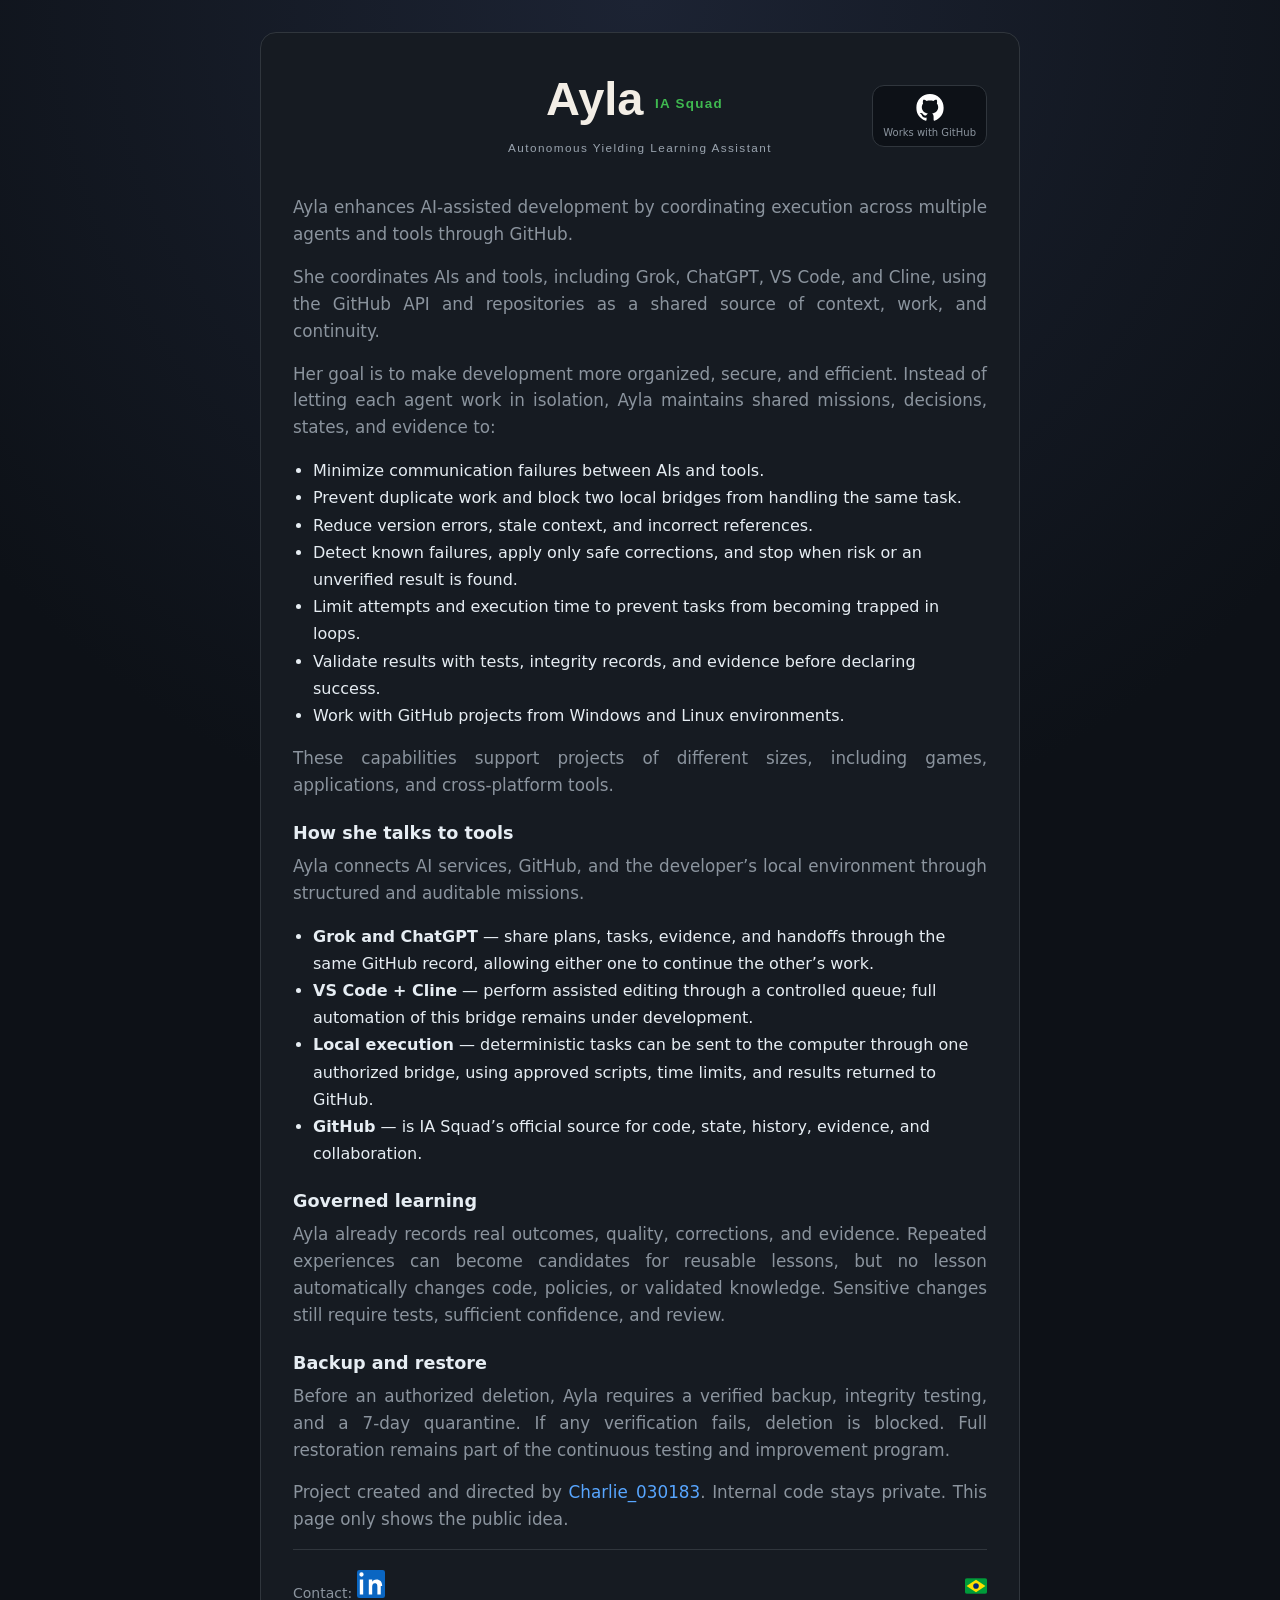
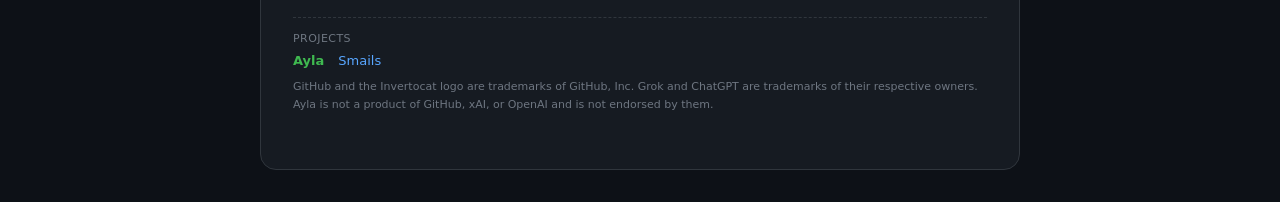
==== ayla/index.html @ e266b7f2 "fix(marketing): preserve full Ayla copy with requested contact changes" ====
<!DOCTYPE html>
<html lang="en"><head><meta charset="utf-8"><meta name="viewport" content="width=device-width, initial-scale=1"><title>Ayla — IA Squad</title><meta name="description" content="Ayla (Autonomous Yielding Learning Assistant) coordinates AIs and tools around GitHub repositories."><style>:root{color-scheme:dark;--bg:#0d1117;--card:#161b22;--text:#e6edf3;--muted:#8b949e;--line:#30363d}*{box-sizing:border-box}body{margin:0;min-height:100vh;font-family:ui-sans-serif,system-ui,Segoe UI,Helvetica,Arial,sans-serif;background:radial-gradient(circle at top,#1c2333 0%,var(--bg) 45%);color:var(--text);display:flex;align-items:center;justify-content:center;padding:32px 16px}main{position:relative;width:min(760px,100%);background:var(--card);border:1px solid var(--line);border-radius:16px;padding:28px 32px 40px}.hero{position:relative;min-height:96px;display:flex;align-items:center;justify-content:center;margin-bottom:24px}.lockup{display:block;width:min(420px,72%);height:auto}h2{margin:24px 0 10px;font-size:1.1rem}p{margin:0 0 16px;color:var(--muted);line-height:1.6;font-size:1.05rem;text-align:justify}ul{margin:8px 0 16px;padding-left:20px;color:var(--text);line-height:1.7}a{color:#58a6ff;text-decoration:none}a:hover{text-decoration:underline}.gh-mark{position:absolute;right:0;top:50%;transform:translateY(-50%);display:flex;flex-direction:column;align-items:center;gap:6px;padding:8px 10px;border:1px solid var(--line);border-radius:12px;background:#0d1117;text-decoration:none;color:var(--muted)}.gh-mark img{width:28px;height:27px}.gh-mark span{font-size:10px;white-space:nowrap}.footer-top{display:flex;align-items:center;justify-content:space-between;gap:12px}.contact-linkedin{display:inline-flex;align-items:center;text-decoration:none}.contact-linkedin svg{width:28px;height:28px;display:block}.lang-switch{display:flex;width:22px;height:16px;flex-shrink:0}.lang-switch img{width:22px;height:16px;border-radius:2px}footer{margin-top:8px;padding-top:20px;border-top:1px solid var(--line);color:var(--muted);font-size:14px}.legal{margin-top:10px;font-size:11px;color:#6e7681;text-align:left}@media(max-width:720px){body{padding:16px 10px}main{padding:20px 14px 28px}.hero{justify-content:space-between;align-items:center;gap:8px;min-height:0;margin-bottom:18px}.lockup{width:auto;max-width:calc(100% - 124px);flex:1 1 auto}.gh-mark{position:static;transform:none;flex:0 0 auto}}</style><link rel="stylesheet" href="assets/project-bar.css"></head><body><main><div class="hero"><svg class="lockup" viewBox="0 0 500 130" role="img" aria-label="Ayla IA Squad — Autonomous Yielding Learning Assistant"><text x="138" y="64" font-family="Segoe UI, Helvetica Neue, Arial, sans-serif" font-size="56" font-weight="700" fill="#f3eee6">Ayla</text><text x="268" y="56" font-family="Segoe UI, Helvetica Neue, Arial, sans-serif" font-size="16" font-weight="650" fill="#3fb950" letter-spacing="1.5">IA Squad</text><text x="250" y="108" text-anchor="middle" font-family="Segoe UI, Helvetica Neue, Arial, sans-serif" font-size="14" fill="#9aa4af" letter-spacing="1.7">Autonomous Yielding Learning Assistant</text></svg><a class="gh-mark" href="https://github.com/Charlie030183" aria-label="Works with GitHub"><img src="assets/github-invertocat-white.svg" alt="GitHub"><span>Works with GitHub</span></a></div><p>Ayla enhances AI-assisted development by coordinating execution across multiple agents and tools through GitHub.</p><p>She coordinates AIs and tools, including Grok, ChatGPT, VS Code, and Cline, using the GitHub API and repositories as a shared source of context, work, and continuity.</p><p>Her goal is to make development more organized, secure, and efficient. Instead of letting each agent work in isolation, Ayla maintains shared missions, decisions, states, and evidence to:</p><ul><li>Minimize communication failures between AIs and tools.</li><li>Prevent duplicate work and block two local bridges from handling the same task.</li><li>Reduce version errors, stale context, and incorrect references.</li><li>Detect known failures, apply only safe corrections, and stop when risk or an unverified result is found.</li><li>Limit attempts and execution time to prevent tasks from becoming trapped in loops.</li><li>Validate results with tests, integrity records, and evidence before declaring success.</li><li>Work with GitHub projects from Windows and Linux environments.</li></ul><p>These capabilities support projects of different sizes, including games, applications, and cross-platform tools.</p><h2>How she talks to tools</h2><p>Ayla connects AI services, GitHub, and the developer’s local environment through structured and auditable missions.</p><ul><li><strong>Grok and ChatGPT</strong> — share plans, tasks, evidence, and handoffs through the same GitHub record, allowing either one to continue the other’s work.</li><li><strong>VS Code + Cline</strong> — perform assisted editing through a controlled queue; full automation of this bridge remains under development.</li><li><strong>Local execution</strong> — deterministic tasks can be sent to the computer through one authorized bridge, using approved scripts, time limits, and results returned to GitHub.</li><li><strong>GitHub</strong> — is IA Squad’s official source for code, state, history, evidence, and collaboration.</li></ul><h2>Governed learning</h2><p>Ayla already records real outcomes, quality, corrections, and evidence. Repeated experiences can become candidates for reusable lessons, but no lesson automatically changes code, policies, or validated knowledge. Sensitive changes still require tests, sufficient confidence, and review.</p><h2>Backup and restore</h2><p>Before an authorized deletion, Ayla requires a verified backup, integrity testing, and a 7-day quarantine. If any verification fails, deletion is blocked. Full restoration remains part of the continuous testing and improvement program.</p><p>Project created and directed by <a href="https://github.com/Charlie030183">Charlie_030183</a>. Internal code stays private. This page only shows the public idea.</p><footer><div class="footer-top"><div>Contact: <a class="contact-linkedin" href="https://www.linkedin.com/in/83castilhojr" aria-label="LinkedIn profile" title="LinkedIn"><svg viewBox="0 0 24 24" aria-hidden="true"><rect width="24" height="24" rx="2" fill="#0A66C2"/><path fill="#fff" d="M5.3 8.2H2.4V21h2.9V8.2ZM3.85 2A1.85 1.85 0 1 0 3.85 5.7 1.85 1.85 0 0 0 3.85 2ZM21.6 13.7c0-3.86-2.06-5.66-4.81-5.66-2.22 0-3.21 1.22-3.77 2.08V8.2h-2.9V21h2.9v-6.34c0-1.67.32-3.29 2.39-3.29 2.04 0 2.06 1.91 2.06 3.4V21h2.9l.01-7.3Z"/></svg></a></div><a class="lang-switch" href="pt.html" title="Português"><img src="assets/flag-br.svg" alt="Português"></a></div><div class="project-bar" role="navigation"><span class="label">Projects</span><nav><a href="../ayla/" aria-current="page">Ayla</a><a href="../smails/">Smails</a></nav></div><p class="legal">GitHub and the Invertocat logo are trademarks of GitHub, Inc. Grok and ChatGPT are trademarks of their respective owners. Ayla is not a product of GitHub, xAI, or OpenAI and is not endorsed by them.</p></footer></main></body></html>
---- ayla/assets/project-bar.css ----
.project-bar {
  margin-top: 16px;
  padding-top: 14px;
  border-top: 1px dashed var(--line, #30363d);
  font-size: 13px;
  color: var(--muted, #8b949e);
}
.project-bar .label {
  display: block;
  margin-bottom: 8px;
  font-size: 11px;
  letter-spacing: .04em;
  text-transform: uppercase;
  color: #6e7681;
}
.project-bar nav {
  display: flex;
  flex-wrap: wrap;
  gap: 8px 14px;
  align-items: center;
}
.project-bar a {
  color: #58a6ff;
  text-decoration: none;
}
.project-bar a:hover { text-decoration: underline; }
.project-bar a[aria-current="page"] {
  color: var(--accent, #3fb950);
  font-weight: 600;
  pointer-events: none;
}
.project-bar .empty {
  color: #6e7681;
  font-style: italic;
}
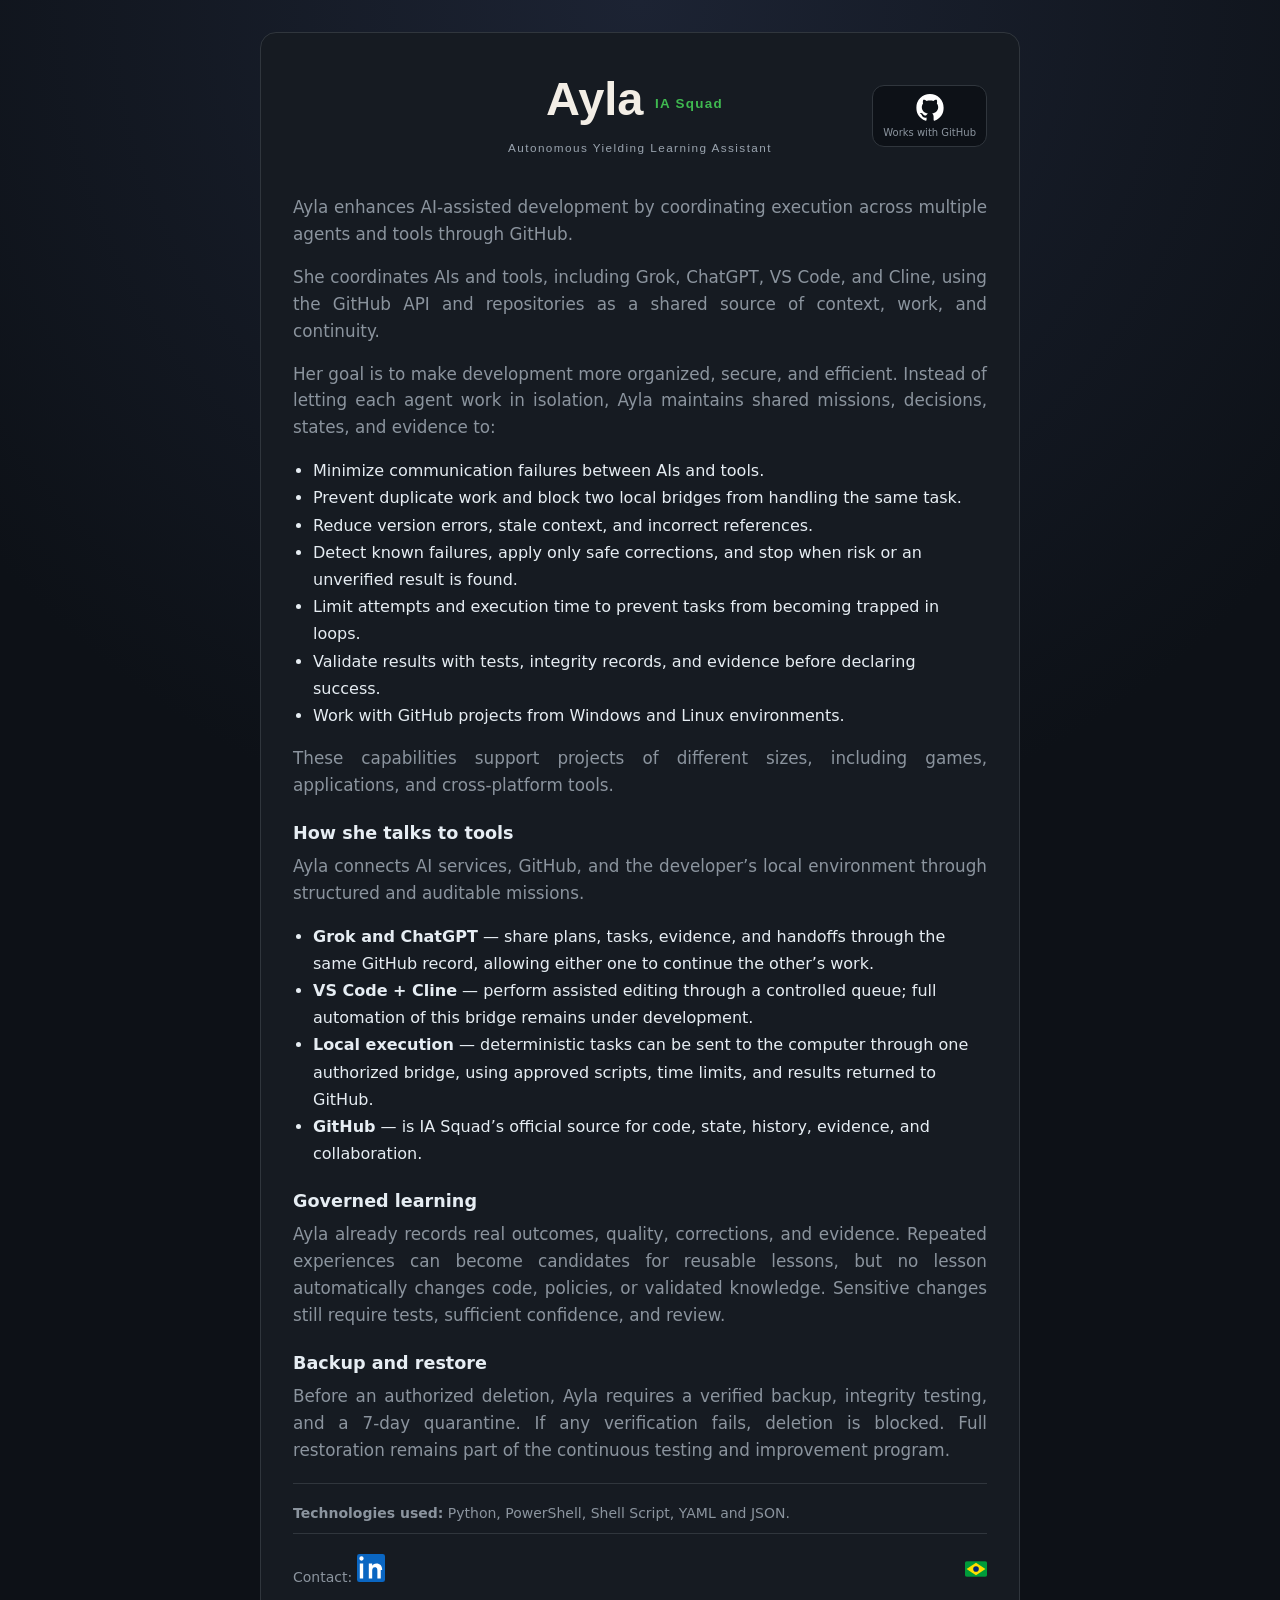
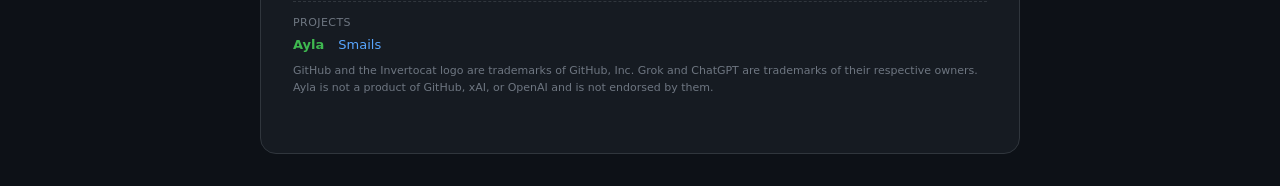
==== commit 0cce2a75: "feat(marketing): update Ayla technologies section" ====
--- a/ayla/index.html
+++ b/ayla/index.html
@@ -1,2 +1,2 @@
 <!DOCTYPE html>
-<html lang="en"><head><meta charset="utf-8"><meta name="viewport" content="width=device-width, initial-scale=1"><title>Ayla — IA Squad</title><meta name="description" content="Ayla (Autonomous Yielding Learning Assistant) coordinates AIs and tools around GitHub repositories."><style>:root{color-scheme:dark;--bg:#0d1117;--card:#161b22;--text:#e6edf3;--muted:#8b949e;--line:#30363d}*{box-sizing:border-box}body{margin:0;min-height:100vh;font-family:ui-sans-serif,system-ui,Segoe UI,Helvetica,Arial,sans-serif;background:radial-gradient(circle at top,#1c2333 0%,var(--bg) 45%);color:var(--text);display:flex;align-items:center;justify-content:center;padding:32px 16px}main{position:relative;width:min(760px,100%);background:var(--card);border:1px solid var(--line);border-radius:16px;padding:28px 32px 40px}.hero{position:relative;min-height:96px;display:flex;align-items:center;justify-content:center;margin-bottom:24px}.lockup{display:block;width:min(420px,72%);height:auto}h2{margin:24px 0 10px;font-size:1.1rem}p{margin:0 0 16px;color:var(--muted);line-height:1.6;font-size:1.05rem;text-align:justify}ul{margin:8px 0 16px;padding-left:20px;color:var(--text);line-height:1.7}a{color:#58a6ff;text-decoration:none}a:hover{text-decoration:underline}.gh-mark{position:absolute;right:0;top:50%;transform:translateY(-50%);display:flex;flex-direction:column;align-items:center;gap:6px;padding:8px 10px;border:1px solid var(--line);border-radius:12px;background:#0d1117;text-decoration:none;color:var(--muted)}.gh-mark img{width:28px;height:27px}.gh-mark span{font-size:10px;white-space:nowrap}.footer-top{display:flex;align-items:center;justify-content:space-between;gap:12px}.contact-linkedin{display:inline-flex;align-items:center;text-decoration:none}.contact-linkedin svg{width:28px;height:28px;display:block}.lang-switch{display:flex;width:22px;height:16px;flex-shrink:0}.lang-switch img{width:22px;height:16px;border-radius:2px}footer{margin-top:8px;padding-top:20px;border-top:1px solid var(--line);color:var(--muted);font-size:14px}.legal{margin-top:10px;font-size:11px;color:#6e7681;text-align:left}@media(max-width:720px){body{padding:16px 10px}main{padding:20px 14px 28px}.hero{justify-content:space-between;align-items:center;gap:8px;min-height:0;margin-bottom:18px}.lockup{width:auto;max-width:calc(100% - 124px);flex:1 1 auto}.gh-mark{position:static;transform:none;flex:0 0 auto}}</style><link rel="stylesheet" href="assets/project-bar.css"></head><body><main><div class="hero"><svg class="lockup" viewBox="0 0 500 130" role="img" aria-label="Ayla IA Squad — Autonomous Yielding Learning Assistant"><text x="138" y="64" font-family="Segoe UI, Helvetica Neue, Arial, sans-serif" font-size="56" font-weight="700" fill="#f3eee6">Ayla</text><text x="268" y="56" font-family="Segoe UI, Helvetica Neue, Arial, sans-serif" font-size="16" font-weight="650" fill="#3fb950" letter-spacing="1.5">IA Squad</text><text x="250" y="108" text-anchor="middle" font-family="Segoe UI, Helvetica Neue, Arial, sans-serif" font-size="14" fill="#9aa4af" letter-spacing="1.7">Autonomous Yielding Learning Assistant</text></svg><a class="gh-mark" href="https://github.com/Charlie030183" aria-label="Works with GitHub"><img src="assets/github-invertocat-white.svg" alt="GitHub"><span>Works with GitHub</span></a></div><p>Ayla enhances AI-assisted development by coordinating execution across multiple agents and tools through GitHub.</p><p>She coordinates AIs and tools, including Grok, ChatGPT, VS Code, and Cline, using the GitHub API and repositories as a shared source of context, work, and continuity.</p><p>Her goal is to make development more organized, secure, and efficient. Instead of letting each agent work in isolation, Ayla maintains shared missions, decisions, states, and evidence to:</p><ul><li>Minimize communication failures between AIs and tools.</li><li>Prevent duplicate work and block two local bridges from handling the same task.</li><li>Reduce version errors, stale context, and incorrect references.</li><li>Detect known failures, apply only safe corrections, and stop when risk or an unverified result is found.</li><li>Limit attempts and execution time to prevent tasks from becoming trapped in loops.</li><li>Validate results with tests, integrity records, and evidence before declaring success.</li><li>Work with GitHub projects from Windows and Linux environments.</li></ul><p>These capabilities support projects of different sizes, including games, applications, and cross-platform tools.</p><h2>How she talks to tools</h2><p>Ayla connects AI services, GitHub, and the developer’s local environment through structured and auditable missions.</p><ul><li><strong>Grok and ChatGPT</strong> — share plans, tasks, evidence, and handoffs through the same GitHub record, allowing either one to continue the other’s work.</li><li><strong>VS Code + Cline</strong> — perform assisted editing through a controlled queue; full automation of this bridge remains under development.</li><li><strong>Local execution</strong> — deterministic tasks can be sent to the computer through one authorized bridge, using approved scripts, time limits, and results returned to GitHub.</li><li><strong>GitHub</strong> — is IA Squad’s official source for code, state, history, evidence, and collaboration.</li></ul><h2>Governed learning</h2><p>Ayla already records real outcomes, quality, corrections, and evidence. Repeated experiences can become candidates for reusable lessons, but no lesson automatically changes code, policies, or validated knowledge. Sensitive changes still require tests, sufficient confidence, and review.</p><h2>Backup and restore</h2><p>Before an authorized deletion, Ayla requires a verified backup, integrity testing, and a 7-day quarantine. If any verification fails, deletion is blocked. Full restoration remains part of the continuous testing and improvement program.</p><p>Project created and directed by <a href="https://github.com/Charlie030183">Charlie_030183</a>. Internal code stays private. This page only shows the public idea.</p><footer><div class="footer-top"><div>Contact: <a class="contact-linkedin" href="https://www.linkedin.com/in/83castilhojr" aria-label="LinkedIn profile" title="LinkedIn"><svg viewBox="0 0 24 24" aria-hidden="true"><rect width="24" height="24" rx="2" fill="#0A66C2"/><path fill="#fff" d="M5.3 8.2H2.4V21h2.9V8.2ZM3.85 2A1.85 1.85 0 1 0 3.85 5.7 1.85 1.85 0 0 0 3.85 2ZM21.6 13.7c0-3.86-2.06-5.66-4.81-5.66-2.22 0-3.21 1.22-3.77 2.08V8.2h-2.9V21h2.9v-6.34c0-1.67.32-3.29 2.39-3.29 2.04 0 2.06 1.91 2.06 3.4V21h2.9l.01-7.3Z"/></svg></a></div><a class="lang-switch" href="pt.html" title="Português"><img src="assets/flag-br.svg" alt="Português"></a></div><div class="project-bar" role="navigation"><span class="label">Projects</span><nav><a href="../ayla/" aria-current="page">Ayla</a><a href="../smails/">Smails</a></nav></div><p class="legal">GitHub and the Invertocat logo are trademarks of GitHub, Inc. Grok and ChatGPT are trademarks of their respective owners. Ayla is not a product of GitHub, xAI, or OpenAI and is not endorsed by them.</p></footer></main></body></html>+<html lang="en"><head><meta charset="utf-8"><meta name="viewport" content="width=device-width, initial-scale=1"><title>Ayla — IA Squad</title><meta name="description" content="Ayla (Autonomous Yielding Learning Assistant) coordinates AIs and tools around GitHub repositories."><style>:root{color-scheme:dark;--bg:#0d1117;--card:#161b22;--text:#e6edf3;--muted:#8b949e;--line:#30363d}*{box-sizing:border-box}body{margin:0;min-height:100vh;font-family:ui-sans-serif,system-ui,Segoe UI,Helvetica,Arial,sans-serif;background:radial-gradient(circle at top,#1c2333 0%,var(--bg) 45%);color:var(--text);display:flex;align-items:center;justify-content:center;padding:32px 16px}main{position:relative;width:min(760px,100%);background:var(--card);border:1px solid var(--line);border-radius:16px;padding:28px 32px 40px}.hero{position:relative;min-height:96px;display:flex;align-items:center;justify-content:center;margin-bottom:24px}.lockup{display:block;width:min(420px,72%);height:auto}h2{margin:24px 0 10px;font-size:1.1rem}p{margin:0 0 16px;color:var(--muted);line-height:1.6;font-size:1.05rem;text-align:justify}ul{margin:8px 0 16px;padding-left:20px;color:var(--text);line-height:1.7}a{color:#58a6ff;text-decoration:none}a:hover{text-decoration:underline}.gh-mark{position:absolute;right:0;top:50%;transform:translateY(-50%);display:flex;flex-direction:column;align-items:center;gap:6px;padding:8px 10px;border:1px solid var(--line);border-radius:12px;background:#0d1117;text-decoration:none;color:var(--muted)}.gh-mark img{width:28px;height:27px}.gh-mark span{font-size:10px;white-space:nowrap}.footer-top{display:flex;align-items:center;justify-content:space-between;gap:12px}.contact-linkedin{display:inline-flex;align-items:center;text-decoration:none}.contact-linkedin svg{width:28px;height:28px;display:block}.lang-switch{display:flex;width:22px;height:16px;flex-shrink:0}.lang-switch img{width:22px;height:16px;border-radius:2px}footer{margin-top:8px;padding-top:20px;border-top:1px solid var(--line);color:var(--muted);font-size:14px}.tech-used{margin-top:20px;padding-top:18px;border-top:1px solid var(--line);color:var(--muted);font-size:14px}.tech-used p{margin:0;font-size:14px;text-align:left}.legal{margin-top:10px;font-size:11px;color:#6e7681;text-align:left}@media(max-width:720px){body{padding:16px 10px}main{padding:20px 14px 28px}.hero{justify-content:space-between;align-items:center;gap:8px;min-height:0;margin-bottom:18px}.lockup{width:auto;max-width:calc(100% - 124px);flex:1 1 auto}.gh-mark{position:static;transform:none;flex:0 0 auto}}</style><link rel="stylesheet" href="assets/project-bar.css"></head><body><main><div class="hero"><svg class="lockup" viewBox="0 0 500 130" role="img" aria-label="Ayla IA Squad — Autonomous Yielding Learning Assistant"><text x="138" y="64" font-family="Segoe UI, Helvetica Neue, Arial, sans-serif" font-size="56" font-weight="700" fill="#f3eee6">Ayla</text><text x="268" y="56" font-family="Segoe UI, Helvetica Neue, Arial, sans-serif" font-size="16" font-weight="650" fill="#3fb950" letter-spacing="1.5">IA Squad</text><text x="250" y="108" text-anchor="middle" font-family="Segoe UI, Helvetica Neue, Arial, sans-serif" font-size="14" fill="#9aa4af" letter-spacing="1.7">Autonomous Yielding Learning Assistant</text></svg><a class="gh-mark" href="https://github.com/Charlie030183" aria-label="Works with GitHub"><img src="assets/github-invertocat-white.svg" alt="GitHub"><span>Works with GitHub</span></a></div><p>Ayla enhances AI-assisted development by coordinating execution across multiple agents and tools through GitHub.</p><p>She coordinates AIs and tools, including Grok, ChatGPT, VS Code, and Cline, using the GitHub API and repositories as a shared source of context, work, and continuity.</p><p>Her goal is to make development more organized, secure, and efficient. Instead of letting each agent work in isolation, Ayla maintains shared missions, decisions, states, and evidence to:</p><ul><li>Minimize communication failures between AIs and tools.</li><li>Prevent duplicate work and block two local bridges from handling the same task.</li><li>Reduce version errors, stale context, and incorrect references.</li><li>Detect known failures, apply only safe corrections, and stop when risk or an unverified result is found.</li><li>Limit attempts and execution time to prevent tasks from becoming trapped in loops.</li><li>Validate results with tests, integrity records, and evidence before declaring success.</li><li>Work with GitHub projects from Windows and Linux environments.</li></ul><p>These capabilities support projects of different sizes, including games, applications, and cross-platform tools.</p><h2>How she talks to tools</h2><p>Ayla connects AI services, GitHub, and the developer’s local environment through structured and auditable missions.</p><ul><li><strong>Grok and ChatGPT</strong> — share plans, tasks, evidence, and handoffs through the same GitHub record, allowing either one to continue the other’s work.</li><li><strong>VS Code + Cline</strong> — perform assisted editing through a controlled queue; full automation of this bridge remains under development.</li><li><strong>Local execution</strong> — deterministic tasks can be sent to the computer through one authorized bridge, using approved scripts, time limits, and results returned to GitHub.</li><li><strong>GitHub</strong> — is IA Squad’s official source for code, state, history, evidence, and collaboration.</li></ul><h2>Governed learning</h2><p>Ayla already records real outcomes, quality, corrections, and evidence. Repeated experiences can become candidates for reusable lessons, but no lesson automatically changes code, policies, or validated knowledge. Sensitive changes still require tests, sufficient confidence, and review.</p><h2>Backup and restore</h2><p>Before an authorized deletion, Ayla requires a verified backup, integrity testing, and a 7-day quarantine. If any verification fails, deletion is blocked. Full restoration remains part of the continuous testing and improvement program.</p><div class="tech-used"><p><strong>Technologies used:</strong> Python, PowerShell, Shell Script, YAML and JSON.</p></div><footer><div class="footer-top"><div>Contact: <a class="contact-linkedin" href="https://www.linkedin.com/in/83castilhojr" aria-label="LinkedIn profile" title="LinkedIn"><svg viewBox="0 0 24 24" aria-hidden="true"><rect width="24" height="24" rx="2" fill="#0A66C2"/><path fill="#fff" d="M5.3 8.2H2.4V21h2.9V8.2ZM3.85 2A1.85 1.85 0 1 0 3.85 5.7 1.85 1.85 0 0 0 3.85 2ZM21.6 13.7c0-3.86-2.06-5.66-4.81-5.66-2.22 0-3.21 1.22-3.77 2.08V8.2h-2.9V21h2.9v-6.34c0-1.67.32-3.29 2.39-3.29 2.04 0 2.06 1.91 2.06 3.4V21h2.9l.01-7.3Z"/></svg></a></div><a class="lang-switch" href="pt.html" title="Português"><img src="assets/flag-br.svg" alt="Português"></a></div><div class="project-bar" role="navigation"><span class="label">Projects</span><nav><a href="../ayla/" aria-current="page">Ayla</a><a href="../smails/">Smails</a></nav></div><p class="legal">GitHub and the Invertocat logo are trademarks of GitHub, Inc. Grok and ChatGPT are trademarks of their respective owners. Ayla is not a product of GitHub, xAI, or OpenAI and is not endorsed by them.</p></footer></main></body></html>
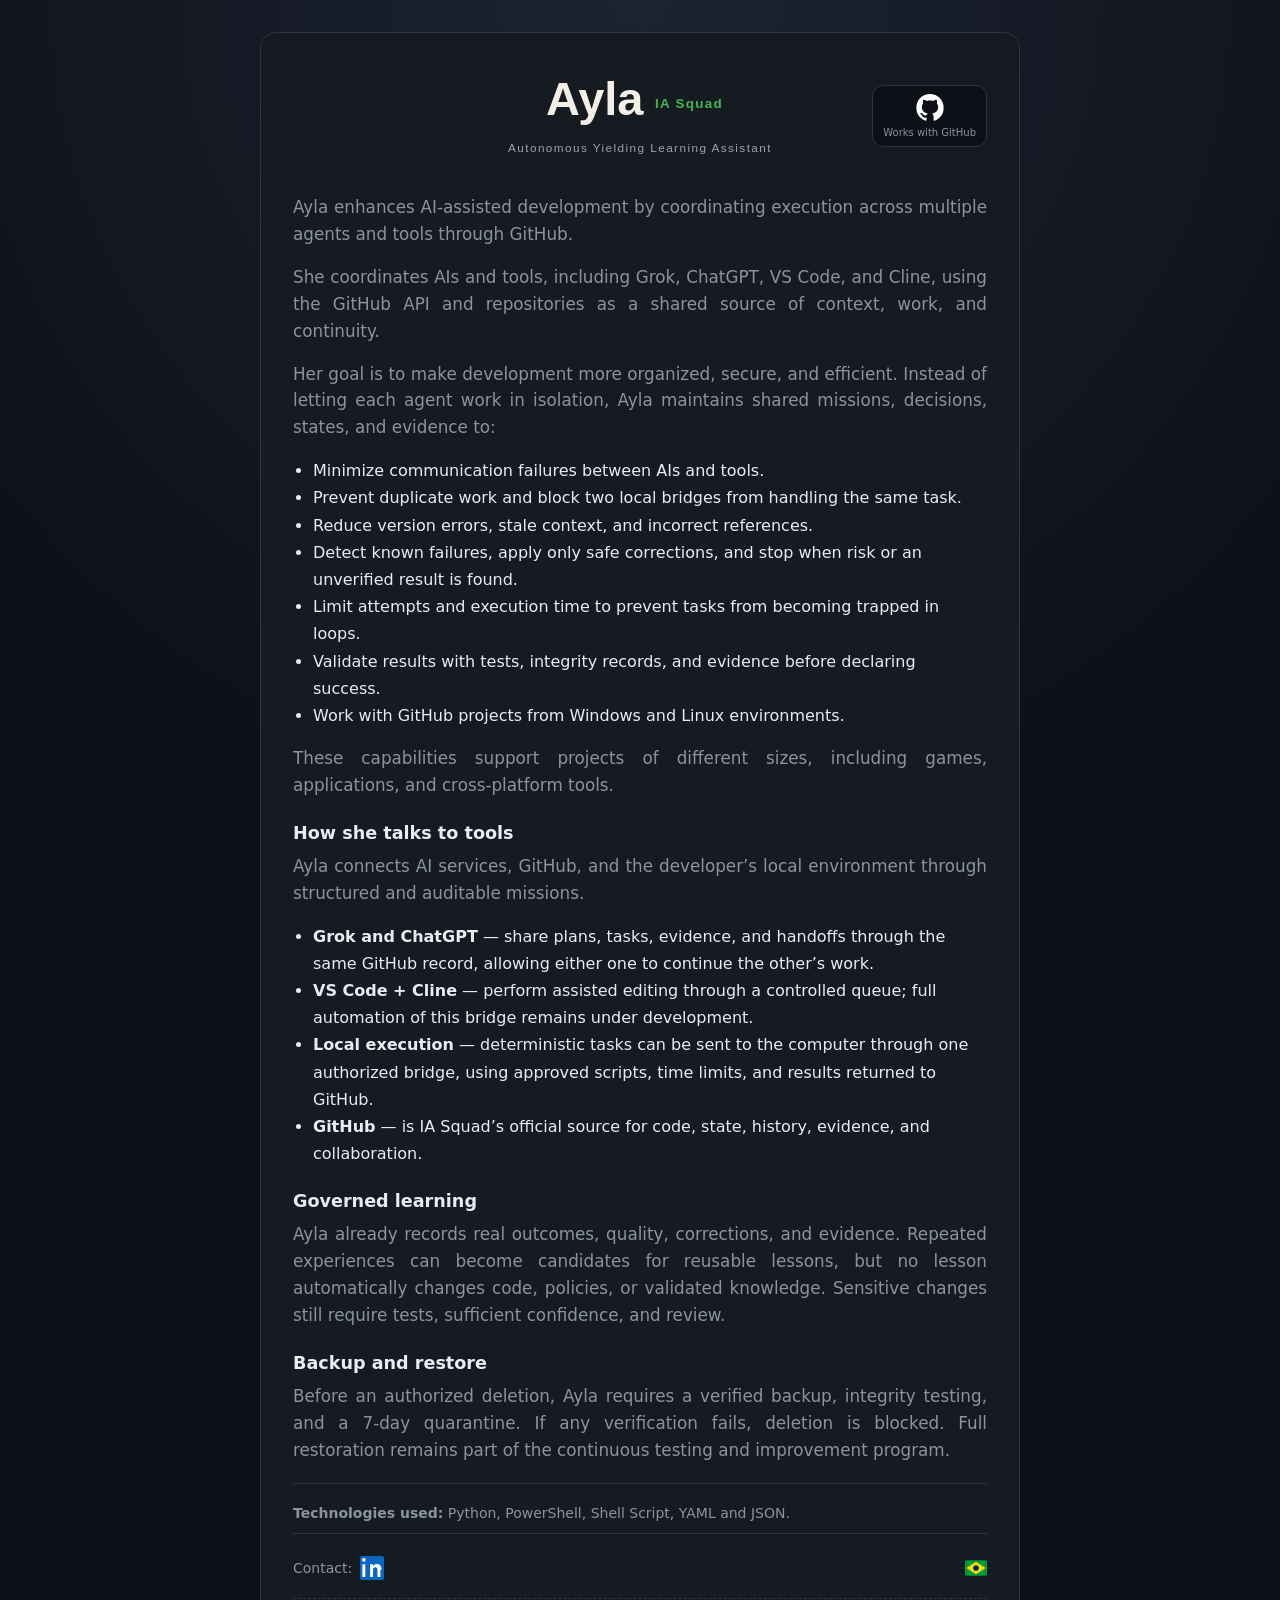
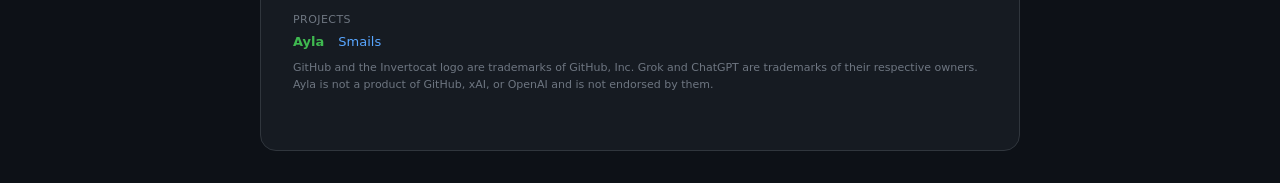
==== commit eaee8f12: "fix(marketing): refine Ayla contact alignment" ====
--- a/ayla/index.html
+++ b/ayla/index.html
@@ -1,2 +1,2 @@
 <!DOCTYPE html>
-<html lang="en"><head><meta charset="utf-8"><meta name="viewport" content="width=device-width, initial-scale=1"><title>Ayla — IA Squad</title><meta name="description" content="Ayla (Autonomous Yielding Learning Assistant) coordinates AIs and tools around GitHub repositories."><style>:root{color-scheme:dark;--bg:#0d1117;--card:#161b22;--text:#e6edf3;--muted:#8b949e;--line:#30363d}*{box-sizing:border-box}body{margin:0;min-height:100vh;font-family:ui-sans-serif,system-ui,Segoe UI,Helvetica,Arial,sans-serif;background:radial-gradient(circle at top,#1c2333 0%,var(--bg) 45%);color:var(--text);display:flex;align-items:center;justify-content:center;padding:32px 16px}main{position:relative;width:min(760px,100%);background:var(--card);border:1px solid var(--line);border-radius:16px;padding:28px 32px 40px}.hero{position:relative;min-height:96px;display:flex;align-items:center;justify-content:center;margin-bottom:24px}.lockup{display:block;width:min(420px,72%);height:auto}h2{margin:24px 0 10px;font-size:1.1rem}p{margin:0 0 16px;color:var(--muted);line-height:1.6;font-size:1.05rem;text-align:justify}ul{margin:8px 0 16px;padding-left:20px;color:var(--text);line-height:1.7}a{color:#58a6ff;text-decoration:none}a:hover{text-decoration:underline}.gh-mark{position:absolute;right:0;top:50%;transform:translateY(-50%);display:flex;flex-direction:column;align-items:center;gap:6px;padding:8px 10px;border:1px solid var(--line);border-radius:12px;background:#0d1117;text-decoration:none;color:var(--muted)}.gh-mark img{width:28px;height:27px}.gh-mark span{font-size:10px;white-space:nowrap}.footer-top{display:flex;align-items:center;justify-content:space-between;gap:12px}.contact-linkedin{display:inline-flex;align-items:center;text-decoration:none}.contact-linkedin svg{width:28px;height:28px;display:block}.lang-switch{display:flex;width:22px;height:16px;flex-shrink:0}.lang-switch img{width:22px;height:16px;border-radius:2px}footer{margin-top:8px;padding-top:20px;border-top:1px solid var(--line);color:var(--muted);font-size:14px}.tech-used{margin-top:20px;padding-top:18px;border-top:1px solid var(--line);color:var(--muted);font-size:14px}.tech-used p{margin:0;font-size:14px;text-align:left}.legal{margin-top:10px;font-size:11px;color:#6e7681;text-align:left}@media(max-width:720px){body{padding:16px 10px}main{padding:20px 14px 28px}.hero{justify-content:space-between;align-items:center;gap:8px;min-height:0;margin-bottom:18px}.lockup{width:auto;max-width:calc(100% - 124px);flex:1 1 auto}.gh-mark{position:static;transform:none;flex:0 0 auto}}</style><link rel="stylesheet" href="assets/project-bar.css"></head><body><main><div class="hero"><svg class="lockup" viewBox="0 0 500 130" role="img" aria-label="Ayla IA Squad — Autonomous Yielding Learning Assistant"><text x="138" y="64" font-family="Segoe UI, Helvetica Neue, Arial, sans-serif" font-size="56" font-weight="700" fill="#f3eee6">Ayla</text><text x="268" y="56" font-family="Segoe UI, Helvetica Neue, Arial, sans-serif" font-size="16" font-weight="650" fill="#3fb950" letter-spacing="1.5">IA Squad</text><text x="250" y="108" text-anchor="middle" font-family="Segoe UI, Helvetica Neue, Arial, sans-serif" font-size="14" fill="#9aa4af" letter-spacing="1.7">Autonomous Yielding Learning Assistant</text></svg><a class="gh-mark" href="https://github.com/Charlie030183" aria-label="Works with GitHub"><img src="assets/github-invertocat-white.svg" alt="GitHub"><span>Works with GitHub</span></a></div><p>Ayla enhances AI-assisted development by coordinating execution across multiple agents and tools through GitHub.</p><p>She coordinates AIs and tools, including Grok, ChatGPT, VS Code, and Cline, using the GitHub API and repositories as a shared source of context, work, and continuity.</p><p>Her goal is to make development more organized, secure, and efficient. Instead of letting each agent work in isolation, Ayla maintains shared missions, decisions, states, and evidence to:</p><ul><li>Minimize communication failures between AIs and tools.</li><li>Prevent duplicate work and block two local bridges from handling the same task.</li><li>Reduce version errors, stale context, and incorrect references.</li><li>Detect known failures, apply only safe corrections, and stop when risk or an unverified result is found.</li><li>Limit attempts and execution time to prevent tasks from becoming trapped in loops.</li><li>Validate results with tests, integrity records, and evidence before declaring success.</li><li>Work with GitHub projects from Windows and Linux environments.</li></ul><p>These capabilities support projects of different sizes, including games, applications, and cross-platform tools.</p><h2>How she talks to tools</h2><p>Ayla connects AI services, GitHub, and the developer’s local environment through structured and auditable missions.</p><ul><li><strong>Grok and ChatGPT</strong> — share plans, tasks, evidence, and handoffs through the same GitHub record, allowing either one to continue the other’s work.</li><li><strong>VS Code + Cline</strong> — perform assisted editing through a controlled queue; full automation of this bridge remains under development.</li><li><strong>Local execution</strong> — deterministic tasks can be sent to the computer through one authorized bridge, using approved scripts, time limits, and results returned to GitHub.</li><li><strong>GitHub</strong> — is IA Squad’s official source for code, state, history, evidence, and collaboration.</li></ul><h2>Governed learning</h2><p>Ayla already records real outcomes, quality, corrections, and evidence. Repeated experiences can become candidates for reusable lessons, but no lesson automatically changes code, policies, or validated knowledge. Sensitive changes still require tests, sufficient confidence, and review.</p><h2>Backup and restore</h2><p>Before an authorized deletion, Ayla requires a verified backup, integrity testing, and a 7-day quarantine. If any verification fails, deletion is blocked. Full restoration remains part of the continuous testing and improvement program.</p><div class="tech-used"><p><strong>Technologies used:</strong> Python, PowerShell, Shell Script, YAML and JSON.</p></div><footer><div class="footer-top"><div>Contact: <a class="contact-linkedin" href="https://www.linkedin.com/in/83castilhojr" aria-label="LinkedIn profile" title="LinkedIn"><svg viewBox="0 0 24 24" aria-hidden="true"><rect width="24" height="24" rx="2" fill="#0A66C2"/><path fill="#fff" d="M5.3 8.2H2.4V21h2.9V8.2ZM3.85 2A1.85 1.85 0 1 0 3.85 5.7 1.85 1.85 0 0 0 3.85 2ZM21.6 13.7c0-3.86-2.06-5.66-4.81-5.66-2.22 0-3.21 1.22-3.77 2.08V8.2h-2.9V21h2.9v-6.34c0-1.67.32-3.29 2.39-3.29 2.04 0 2.06 1.91 2.06 3.4V21h2.9l.01-7.3Z"/></svg></a></div><a class="lang-switch" href="pt.html" title="Português"><img src="assets/flag-br.svg" alt="Português"></a></div><div class="project-bar" role="navigation"><span class="label">Projects</span><nav><a href="../ayla/" aria-current="page">Ayla</a><a href="../smails/">Smails</a></nav></div><p class="legal">GitHub and the Invertocat logo are trademarks of GitHub, Inc. Grok and ChatGPT are trademarks of their respective owners. Ayla is not a product of GitHub, xAI, or OpenAI and is not endorsed by them.</p></footer></main></body></html>+<html lang="en"><head><meta charset="utf-8"><meta name="viewport" content="width=device-width, initial-scale=1"><meta http-equiv="Cache-Control" content="no-cache, no-store, must-revalidate"><title>Ayla — IA Squad</title><meta name="description" content="Ayla (Autonomous Yielding Learning Assistant) coordinates AIs and tools around GitHub repositories."><style>:root{color-scheme:dark;--bg:#0d1117;--card:#161b22;--text:#e6edf3;--muted:#8b949e;--line:#30363d}*{box-sizing:border-box}body{margin:0;min-height:100vh;font-family:ui-sans-serif,system-ui,Segoe UI,Helvetica,Arial,sans-serif;background:radial-gradient(circle at top,#1c2333 0%,var(--bg) 45%);color:var(--text);display:flex;align-items:center;justify-content:center;padding:32px 16px}main{position:relative;width:min(760px,100%);background:var(--card);border:1px solid var(--line);border-radius:16px;padding:28px 32px 40px}.hero{position:relative;min-height:96px;display:flex;align-items:center;justify-content:center;margin-bottom:24px}.lockup{display:block;width:min(420px,72%);height:auto}h2{margin:24px 0 10px;font-size:1.1rem}p{margin:0 0 16px;color:var(--muted);line-height:1.6;font-size:1.05rem;text-align:justify}ul{margin:8px 0 16px;padding-left:20px;color:var(--text);line-height:1.7}a{color:#58a6ff;text-decoration:none}a:hover{text-decoration:underline}.gh-mark{position:absolute;right:0;top:50%;transform:translateY(-50%);display:flex;flex-direction:column;align-items:center;gap:6px;padding:8px 10px;border:1px solid var(--line);border-radius:12px;background:#0d1117;text-decoration:none;color:var(--muted)}.gh-mark img{width:28px;height:27px}.gh-mark span{font-size:10px;white-space:nowrap}.footer-top{display:flex;align-items:center;justify-content:space-between;gap:12px}.contact-block{display:flex;align-items:center;gap:8px;min-height:28px}.contact-linkedin{display:inline-flex;align-items:center;justify-content:center;width:24px;height:24px;line-height:0;text-decoration:none}.contact-linkedin svg{width:24px;height:24px;display:block}.lang-switch{display:flex;width:22px;height:16px;flex-shrink:0}.lang-switch img{width:22px;height:16px;border-radius:2px}footer{margin-top:8px;padding-top:20px;border-top:1px solid var(--line);color:var(--muted);font-size:14px}.tech-used{margin-top:20px;padding-top:18px;border-top:1px solid var(--line);color:var(--muted);font-size:14px}.tech-used p{margin:0;font-size:14px;text-align:left}.legal{margin-top:10px;font-size:11px;color:#6e7681;text-align:left}@media(max-width:720px){body{padding:16px 10px}main{padding:20px 14px 28px}.hero{justify-content:space-between;align-items:center;gap:8px;min-height:0;margin-bottom:18px}.lockup{width:auto;max-width:calc(100% - 124px);flex:1 1 auto}.gh-mark{position:static;transform:none;flex:0 0 auto}}</style><link rel="stylesheet" href="assets/project-bar.css"></head><body><main><div class="hero"><svg class="lockup" viewBox="0 0 500 130" role="img" aria-label="Ayla IA Squad — Autonomous Yielding Learning Assistant"><text x="138" y="64" font-family="Segoe UI, Helvetica Neue, Arial, sans-serif" font-size="56" font-weight="700" fill="#f3eee6">Ayla</text><text x="268" y="56" font-family="Segoe UI, Helvetica Neue, Arial, sans-serif" font-size="16" font-weight="650" fill="#3fb950" letter-spacing="1.5">IA Squad</text><text x="250" y="108" text-anchor="middle" font-family="Segoe UI, Helvetica Neue, Arial, sans-serif" font-size="14" fill="#9aa4af" letter-spacing="1.7">Autonomous Yielding Learning Assistant</text></svg><a class="gh-mark" href="https://github.com/Charlie030183" aria-label="Works with GitHub"><img src="assets/github-invertocat-white.svg" alt="GitHub"><span>Works with GitHub</span></a></div><p>Ayla enhances AI-assisted development by coordinating execution across multiple agents and tools through GitHub.</p><p>She coordinates AIs and tools, including Grok, ChatGPT, VS Code, and Cline, using the GitHub API and repositories as a shared source of context, work, and continuity.</p><p>Her goal is to make development more organized, secure, and efficient. Instead of letting each agent work in isolation, Ayla maintains shared missions, decisions, states, and evidence to:</p><ul><li>Minimize communication failures between AIs and tools.</li><li>Prevent duplicate work and block two local bridges from handling the same task.</li><li>Reduce version errors, stale context, and incorrect references.</li><li>Detect known failures, apply only safe corrections, and stop when risk or an unverified result is found.</li><li>Limit attempts and execution time to prevent tasks from becoming trapped in loops.</li><li>Validate results with tests, integrity records, and evidence before declaring success.</li><li>Work with GitHub projects from Windows and Linux environments.</li></ul><p>These capabilities support projects of different sizes, including games, applications, and cross-platform tools.</p><h2>How she talks to tools</h2><p>Ayla connects AI services, GitHub, and the developer’s local environment through structured and auditable missions.</p><ul><li><strong>Grok and ChatGPT</strong> — share plans, tasks, evidence, and handoffs through the same GitHub record, allowing either one to continue the other’s work.</li><li><strong>VS Code + Cline</strong> — perform assisted editing through a controlled queue; full automation of this bridge remains under development.</li><li><strong>Local execution</strong> — deterministic tasks can be sent to the computer through one authorized bridge, using approved scripts, time limits, and results returned to GitHub.</li><li><strong>GitHub</strong> — is IA Squad’s official source for code, state, history, evidence, and collaboration.</li></ul><h2>Governed learning</h2><p>Ayla already records real outcomes, quality, corrections, and evidence. Repeated experiences can become candidates for reusable lessons, but no lesson automatically changes code, policies, or validated knowledge. Sensitive changes still require tests, sufficient confidence, and review.</p><h2>Backup and restore</h2><p>Before an authorized deletion, Ayla requires a verified backup, integrity testing, and a 7-day quarantine. If any verification fails, deletion is blocked. Full restoration remains part of the continuous testing and improvement program.</p><div class="tech-used"><p><strong>Technologies used:</strong> Python, PowerShell, Shell Script, YAML and JSON.</p></div><footer><div class="footer-top"><div class="contact-block"><span>Contact:</span><a class="contact-linkedin" href="https://www.linkedin.com/in/83castilhojr" aria-label="LinkedIn profile" title="LinkedIn"><svg viewBox="0 0 24 24" aria-hidden="true"><rect width="24" height="24" rx="2" fill="#0A66C2"/><path fill="#fff" d="M5.3 8.2H2.4V21h2.9V8.2ZM3.85 2A1.85 1.85 0 1 0 3.85 5.7 1.85 1.85 0 0 0 3.85 2ZM21.6 13.7c0-3.86-2.06-5.66-4.81-5.66-2.22 0-3.21 1.22-3.77 2.08V8.2h-2.9V21h2.9v-6.34c0-1.67.32-3.29 2.39-3.29 2.04 0 2.06 1.91 2.06 3.4V21h2.9l.01-7.3Z"/></svg></a></div><a class="lang-switch" href="pt.html?v=0cce2a75" title="Português"><img src="assets/flag-br.svg" alt="Português"></a></div><div class="project-bar" role="navigation"><span class="label">Projects</span><nav><a href="../ayla/" aria-current="page">Ayla</a><a href="../smails/">Smails</a></nav></div><p class="legal">GitHub and the Invertocat logo are trademarks of GitHub, Inc. Grok and ChatGPT are trademarks of their respective owners. Ayla is not a product of GitHub, xAI, or OpenAI and is not endorsed by them.</p></footer></main></body></html>
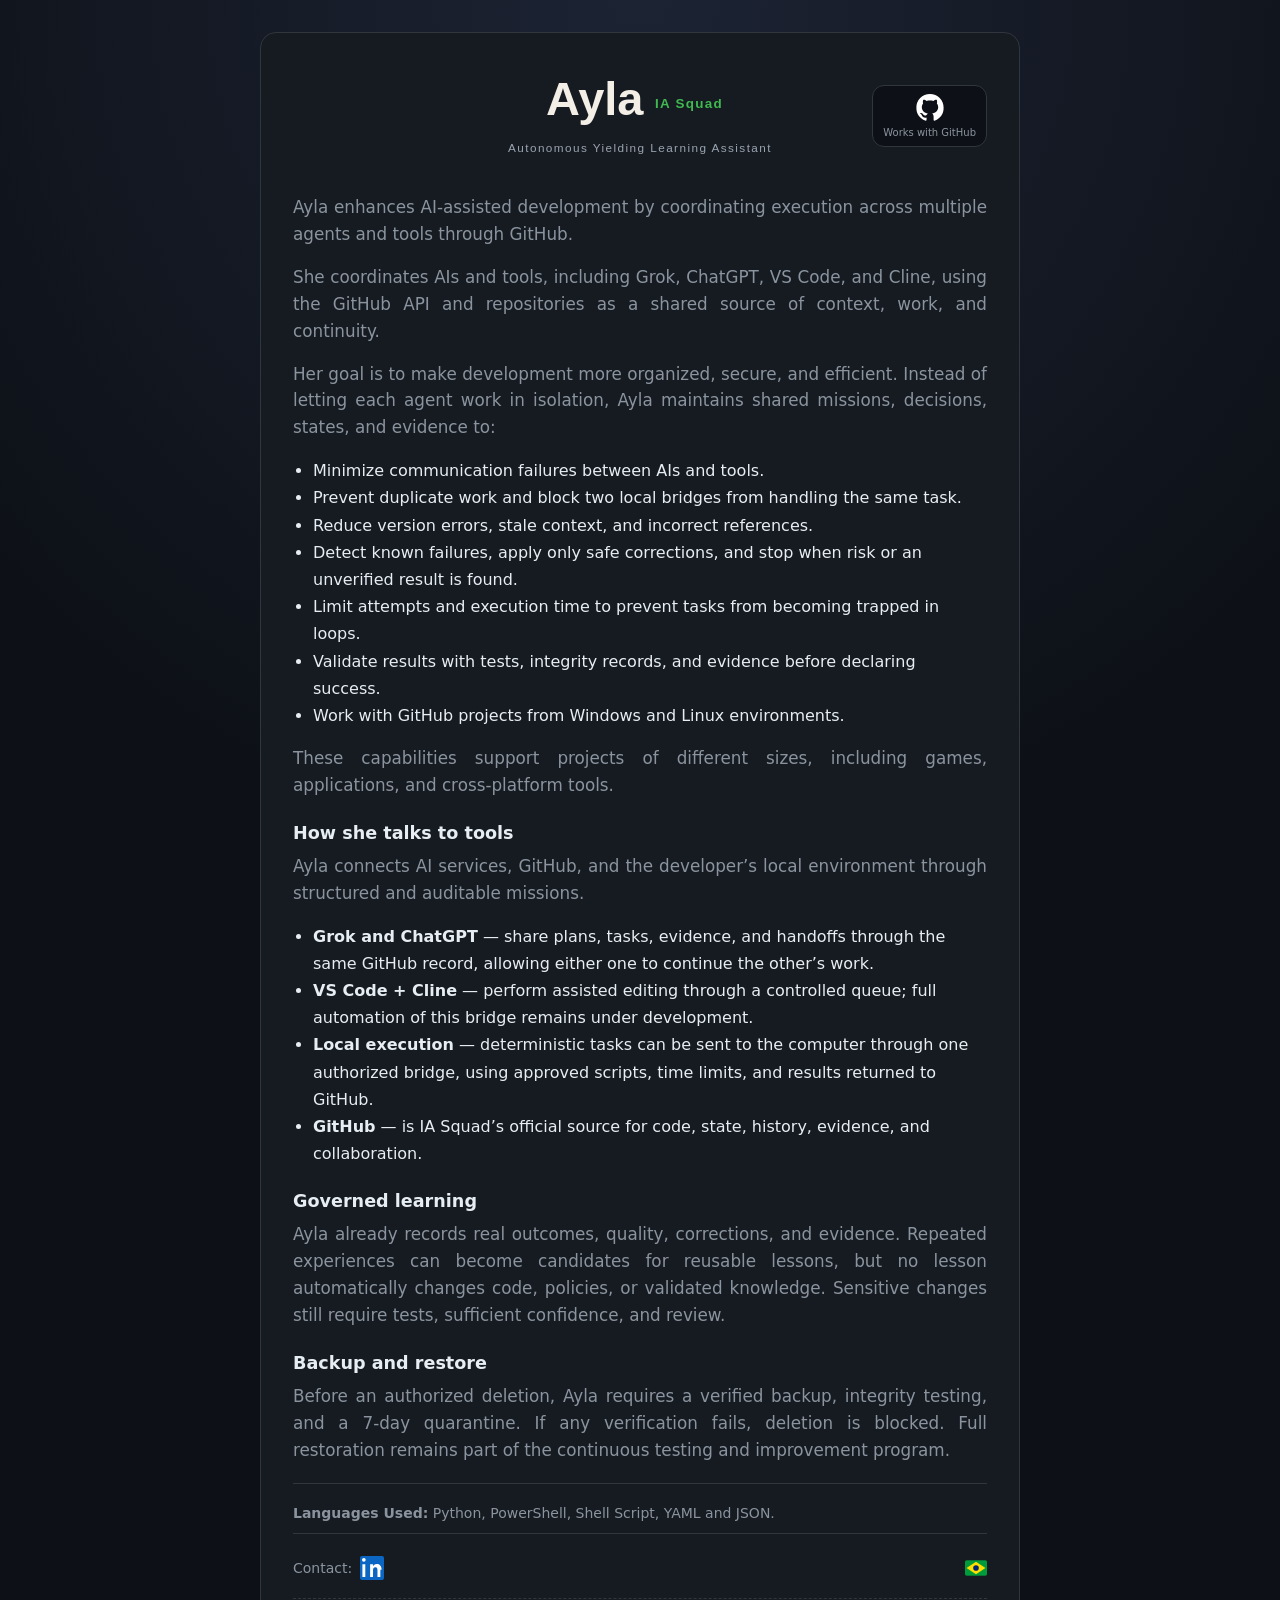
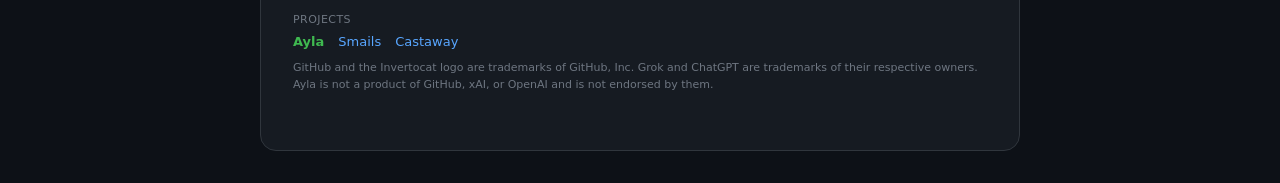
==== commit 907186e7: "style: standardize project links and language labels" ====
--- a/ayla/index.html
+++ b/ayla/index.html
@@ -1,2 +1,2 @@
 <!DOCTYPE html>
-<html lang="en"><head><meta charset="utf-8"><meta name="viewport" content="width=device-width, initial-scale=1"><meta http-equiv="Cache-Control" content="no-cache, no-store, must-revalidate"><title>Ayla — IA Squad</title><meta name="description" content="Ayla (Autonomous Yielding Learning Assistant) coordinates AIs and tools around GitHub repositories."><style>:root{color-scheme:dark;--bg:#0d1117;--card:#161b22;--text:#e6edf3;--muted:#8b949e;--line:#30363d}*{box-sizing:border-box}body{margin:0;min-height:100vh;font-family:ui-sans-serif,system-ui,Segoe UI,Helvetica,Arial,sans-serif;background:radial-gradient(circle at top,#1c2333 0%,var(--bg) 45%);color:var(--text);display:flex;align-items:center;justify-content:center;padding:32px 16px}main{position:relative;width:min(760px,100%);background:var(--card);border:1px solid var(--line);border-radius:16px;padding:28px 32px 40px}.hero{position:relative;min-height:96px;display:flex;align-items:center;justify-content:center;margin-bottom:24px}.lockup{display:block;width:min(420px,72%);height:auto}h2{margin:24px 0 10px;font-size:1.1rem}p{margin:0 0 16px;color:var(--muted);line-height:1.6;font-size:1.05rem;text-align:justify}ul{margin:8px 0 16px;padding-left:20px;color:var(--text);line-height:1.7}a{color:#58a6ff;text-decoration:none}a:hover{text-decoration:underline}.gh-mark{position:absolute;right:0;top:50%;transform:translateY(-50%);display:flex;flex-direction:column;align-items:center;gap:6px;padding:8px 10px;border:1px solid var(--line);border-radius:12px;background:#0d1117;text-decoration:none;color:var(--muted)}.gh-mark img{width:28px;height:27px}.gh-mark span{font-size:10px;white-space:nowrap}.footer-top{display:flex;align-items:center;justify-content:space-between;gap:12px}.contact-block{display:flex;align-items:center;gap:8px;min-height:28px}.contact-linkedin{display:inline-flex;align-items:center;justify-content:center;width:24px;height:24px;line-height:0;text-decoration:none}.contact-linkedin svg{width:24px;height:24px;display:block}.lang-switch{display:flex;width:22px;height:16px;flex-shrink:0}.lang-switch img{width:22px;height:16px;border-radius:2px}footer{margin-top:8px;padding-top:20px;border-top:1px solid var(--line);color:var(--muted);font-size:14px}.tech-used{margin-top:20px;padding-top:18px;border-top:1px solid var(--line);color:var(--muted);font-size:14px}.tech-used p{margin:0;font-size:14px;text-align:left}.legal{margin-top:10px;font-size:11px;color:#6e7681;text-align:left}@media(max-width:720px){body{padding:16px 10px}main{padding:20px 14px 28px}.hero{justify-content:space-between;align-items:center;gap:8px;min-height:0;margin-bottom:18px}.lockup{width:auto;max-width:calc(100% - 124px);flex:1 1 auto}.gh-mark{position:static;transform:none;flex:0 0 auto}}</style><link rel="stylesheet" href="assets/project-bar.css"></head><body><main><div class="hero"><svg class="lockup" viewBox="0 0 500 130" role="img" aria-label="Ayla IA Squad — Autonomous Yielding Learning Assistant"><text x="138" y="64" font-family="Segoe UI, Helvetica Neue, Arial, sans-serif" font-size="56" font-weight="700" fill="#f3eee6">Ayla</text><text x="268" y="56" font-family="Segoe UI, Helvetica Neue, Arial, sans-serif" font-size="16" font-weight="650" fill="#3fb950" letter-spacing="1.5">IA Squad</text><text x="250" y="108" text-anchor="middle" font-family="Segoe UI, Helvetica Neue, Arial, sans-serif" font-size="14" fill="#9aa4af" letter-spacing="1.7">Autonomous Yielding Learning Assistant</text></svg><a class="gh-mark" href="https://github.com/Charlie030183" aria-label="Works with GitHub"><img src="assets/github-invertocat-white.svg" alt="GitHub"><span>Works with GitHub</span></a></div><p>Ayla enhances AI-assisted development by coordinating execution across multiple agents and tools through GitHub.</p><p>She coordinates AIs and tools, including Grok, ChatGPT, VS Code, and Cline, using the GitHub API and repositories as a shared source of context, work, and continuity.</p><p>Her goal is to make development more organized, secure, and efficient. Instead of letting each agent work in isolation, Ayla maintains shared missions, decisions, states, and evidence to:</p><ul><li>Minimize communication failures between AIs and tools.</li><li>Prevent duplicate work and block two local bridges from handling the same task.</li><li>Reduce version errors, stale context, and incorrect references.</li><li>Detect known failures, apply only safe corrections, and stop when risk or an unverified result is found.</li><li>Limit attempts and execution time to prevent tasks from becoming trapped in loops.</li><li>Validate results with tests, integrity records, and evidence before declaring success.</li><li>Work with GitHub projects from Windows and Linux environments.</li></ul><p>These capabilities support projects of different sizes, including games, applications, and cross-platform tools.</p><h2>How she talks to tools</h2><p>Ayla connects AI services, GitHub, and the developer’s local environment through structured and auditable missions.</p><ul><li><strong>Grok and ChatGPT</strong> — share plans, tasks, evidence, and handoffs through the same GitHub record, allowing either one to continue the other’s work.</li><li><strong>VS Code + Cline</strong> — perform assisted editing through a controlled queue; full automation of this bridge remains under development.</li><li><strong>Local execution</strong> — deterministic tasks can be sent to the computer through one authorized bridge, using approved scripts, time limits, and results returned to GitHub.</li><li><strong>GitHub</strong> — is IA Squad’s official source for code, state, history, evidence, and collaboration.</li></ul><h2>Governed learning</h2><p>Ayla already records real outcomes, quality, corrections, and evidence. Repeated experiences can become candidates for reusable lessons, but no lesson automatically changes code, policies, or validated knowledge. Sensitive changes still require tests, sufficient confidence, and review.</p><h2>Backup and restore</h2><p>Before an authorized deletion, Ayla requires a verified backup, integrity testing, and a 7-day quarantine. If any verification fails, deletion is blocked. Full restoration remains part of the continuous testing and improvement program.</p><div class="tech-used"><p><strong>Technologies used:</strong> Python, PowerShell, Shell Script, YAML and JSON.</p></div><footer><div class="footer-top"><div class="contact-block"><span>Contact:</span><a class="contact-linkedin" href="https://www.linkedin.com/in/83castilhojr" aria-label="LinkedIn profile" title="LinkedIn"><svg viewBox="0 0 24 24" aria-hidden="true"><rect width="24" height="24" rx="2" fill="#0A66C2"/><path fill="#fff" d="M5.3 8.2H2.4V21h2.9V8.2ZM3.85 2A1.85 1.85 0 1 0 3.85 5.7 1.85 1.85 0 0 0 3.85 2ZM21.6 13.7c0-3.86-2.06-5.66-4.81-5.66-2.22 0-3.21 1.22-3.77 2.08V8.2h-2.9V21h2.9v-6.34c0-1.67.32-3.29 2.39-3.29 2.04 0 2.06 1.91 2.06 3.4V21h2.9l.01-7.3Z"/></svg></a></div><a class="lang-switch" href="pt.html?v=0cce2a75" title="Português"><img src="assets/flag-br.svg" alt="Português"></a></div><div class="project-bar" role="navigation"><span class="label">Projects</span><nav><a href="../ayla/" aria-current="page">Ayla</a><a href="../smails/">Smails</a></nav></div><p class="legal">GitHub and the Invertocat logo are trademarks of GitHub, Inc. Grok and ChatGPT are trademarks of their respective owners. Ayla is not a product of GitHub, xAI, or OpenAI and is not endorsed by them.</p></footer></main></body></html>+<html lang="en"><head><meta charset="utf-8"><meta name="viewport" content="width=device-width, initial-scale=1"><meta http-equiv="Cache-Control" content="no-cache, no-store, must-revalidate"><title>Ayla — IA Squad</title><meta name="description" content="Ayla (Autonomous Yielding Learning Assistant) coordinates AIs and tools around GitHub repositories."><style>:root{color-scheme:dark;--bg:#0d1117;--card:#161b22;--text:#e6edf3;--muted:#8b949e;--line:#30363d}*{box-sizing:border-box}body{margin:0;min-height:100vh;font-family:ui-sans-serif,system-ui,Segoe UI,Helvetica,Arial,sans-serif;background:radial-gradient(circle at top,#1c2333 0%,var(--bg) 45%);color:var(--text);display:flex;align-items:center;justify-content:center;padding:32px 16px}main{position:relative;width:min(760px,100%);background:var(--card);border:1px solid var(--line);border-radius:16px;padding:28px 32px 40px}.hero{position:relative;min-height:96px;display:flex;align-items:center;justify-content:center;margin-bottom:24px}.lockup{display:block;width:min(420px,72%);height:auto}h2{margin:24px 0 10px;font-size:1.1rem}p{margin:0 0 16px;color:var(--muted);line-height:1.6;font-size:1.05rem;text-align:justify}ul{margin:8px 0 16px;padding-left:20px;color:var(--text);line-height:1.7}a{color:#58a6ff;text-decoration:none}a:hover{text-decoration:underline}.gh-mark{position:absolute;right:0;top:50%;transform:translateY(-50%);display:flex;flex-direction:column;align-items:center;gap:6px;padding:8px 10px;border:1px solid var(--line);border-radius:12px;background:#0d1117;text-decoration:none;color:var(--muted)}.gh-mark img{width:28px;height:27px}.gh-mark span{font-size:10px;white-space:nowrap}.footer-top{display:flex;align-items:center;justify-content:space-between;gap:12px}.contact-block{display:flex;align-items:center;gap:8px;min-height:28px}.contact-linkedin{display:inline-flex;align-items:center;justify-content:center;width:24px;height:24px;line-height:0;text-decoration:none}.contact-linkedin svg{width:24px;height:24px;display:block}.lang-switch{display:flex;width:22px;height:16px;flex-shrink:0}.lang-switch img{width:22px;height:16px;border-radius:2px}footer{margin-top:8px;padding-top:20px;border-top:1px solid var(--line);color:var(--muted);font-size:14px}.tech-used{margin-top:20px;padding-top:18px;border-top:1px solid var(--line);color:var(--muted);font-size:14px}.tech-used p{margin:0;font-size:14px;text-align:left}.legal{margin-top:10px;font-size:11px;color:#6e7681;text-align:left}@media(max-width:720px){body{padding:16px 10px}main{padding:20px 14px 28px}.hero{justify-content:space-between;align-items:center;gap:8px;min-height:0;margin-bottom:18px}.lockup{width:auto;max-width:calc(100% - 124px);flex:1 1 auto}.gh-mark{position:static;transform:none;flex:0 0 auto}}</style><link rel="stylesheet" href="assets/project-bar.css"></head><body><main><div class="hero"><svg class="lockup" viewBox="0 0 500 130" role="img" aria-label="Ayla IA Squad — Autonomous Yielding Learning Assistant"><text x="138" y="64" font-family="Segoe UI, Helvetica Neue, Arial, sans-serif" font-size="56" font-weight="700" fill="#f3eee6">Ayla</text><text x="268" y="56" font-family="Segoe UI, Helvetica Neue, Arial, sans-serif" font-size="16" font-weight="650" fill="#3fb950" letter-spacing="1.5">IA Squad</text><text x="250" y="108" text-anchor="middle" font-family="Segoe UI, Helvetica Neue, Arial, sans-serif" font-size="14" fill="#9aa4af" letter-spacing="1.7">Autonomous Yielding Learning Assistant</text></svg><a class="gh-mark" href="https://github.com/Charlie030183" aria-label="Works with GitHub"><img src="assets/github-invertocat-white.svg" alt="GitHub"><span>Works with GitHub</span></a></div><p>Ayla enhances AI-assisted development by coordinating execution across multiple agents and tools through GitHub.</p><p>She coordinates AIs and tools, including Grok, ChatGPT, VS Code, and Cline, using the GitHub API and repositories as a shared source of context, work, and continuity.</p><p>Her goal is to make development more organized, secure, and efficient. Instead of letting each agent work in isolation, Ayla maintains shared missions, decisions, states, and evidence to:</p><ul><li>Minimize communication failures between AIs and tools.</li><li>Prevent duplicate work and block two local bridges from handling the same task.</li><li>Reduce version errors, stale context, and incorrect references.</li><li>Detect known failures, apply only safe corrections, and stop when risk or an unverified result is found.</li><li>Limit attempts and execution time to prevent tasks from becoming trapped in loops.</li><li>Validate results with tests, integrity records, and evidence before declaring success.</li><li>Work with GitHub projects from Windows and Linux environments.</li></ul><p>These capabilities support projects of different sizes, including games, applications, and cross-platform tools.</p><h2>How she talks to tools</h2><p>Ayla connects AI services, GitHub, and the developer’s local environment through structured and auditable missions.</p><ul><li><strong>Grok and ChatGPT</strong> — share plans, tasks, evidence, and handoffs through the same GitHub record, allowing either one to continue the other’s work.</li><li><strong>VS Code + Cline</strong> — perform assisted editing through a controlled queue; full automation of this bridge remains under development.</li><li><strong>Local execution</strong> — deterministic tasks can be sent to the computer through one authorized bridge, using approved scripts, time limits, and results returned to GitHub.</li><li><strong>GitHub</strong> — is IA Squad’s official source for code, state, history, evidence, and collaboration.</li></ul><h2>Governed learning</h2><p>Ayla already records real outcomes, quality, corrections, and evidence. Repeated experiences can become candidates for reusable lessons, but no lesson automatically changes code, policies, or validated knowledge. Sensitive changes still require tests, sufficient confidence, and review.</p><h2>Backup and restore</h2><p>Before an authorized deletion, Ayla requires a verified backup, integrity testing, and a 7-day quarantine. If any verification fails, deletion is blocked. Full restoration remains part of the continuous testing and improvement program.</p><div class="tech-used"><p><strong>Languages Used:</strong> Python, PowerShell, Shell Script, YAML and JSON.</p></div><footer><div class="footer-top"><div class="contact-block"><span>Contact:</span><a class="contact-linkedin" href="https://www.linkedin.com/in/83castilhojr" aria-label="LinkedIn profile" title="LinkedIn"><svg viewBox="0 0 24 24" aria-hidden="true"><rect width="24" height="24" rx="2" fill="#0A66C2"/><path fill="#fff" d="M5.3 8.2H2.4V21h2.9V8.2ZM3.85 2A1.85 1.85 0 1 0 3.85 5.7 1.85 1.85 0 0 0 3.85 2ZM21.6 13.7c0-3.86-2.06-5.66-4.81-5.66-2.22 0-3.21 1.22-3.77 2.08V8.2h-2.9V21h2.9v-6.34c0-1.67.32-3.29 2.39-3.29 2.04 0 2.06 1.91 2.06 3.4V21h2.9l.01-7.3Z"/></svg></a></div><a class="lang-switch" href="pt.html?v=0cce2a75" title="Português"><img src="assets/flag-br.svg" alt="Português"></a></div><div class="project-bar" role="navigation"><span class="label">Projects</span><nav><a href="../ayla/" aria-current="page">Ayla</a><a href="../smails/">Smails</a><a href="../screenantics/">Castaway</a></nav></div><p class="legal">GitHub and the Invertocat logo are trademarks of GitHub, Inc. Grok and ChatGPT are trademarks of their respective owners. Ayla is not a product of GitHub, xAI, or OpenAI and is not endorsed by them.</p></footer></main></body></html>
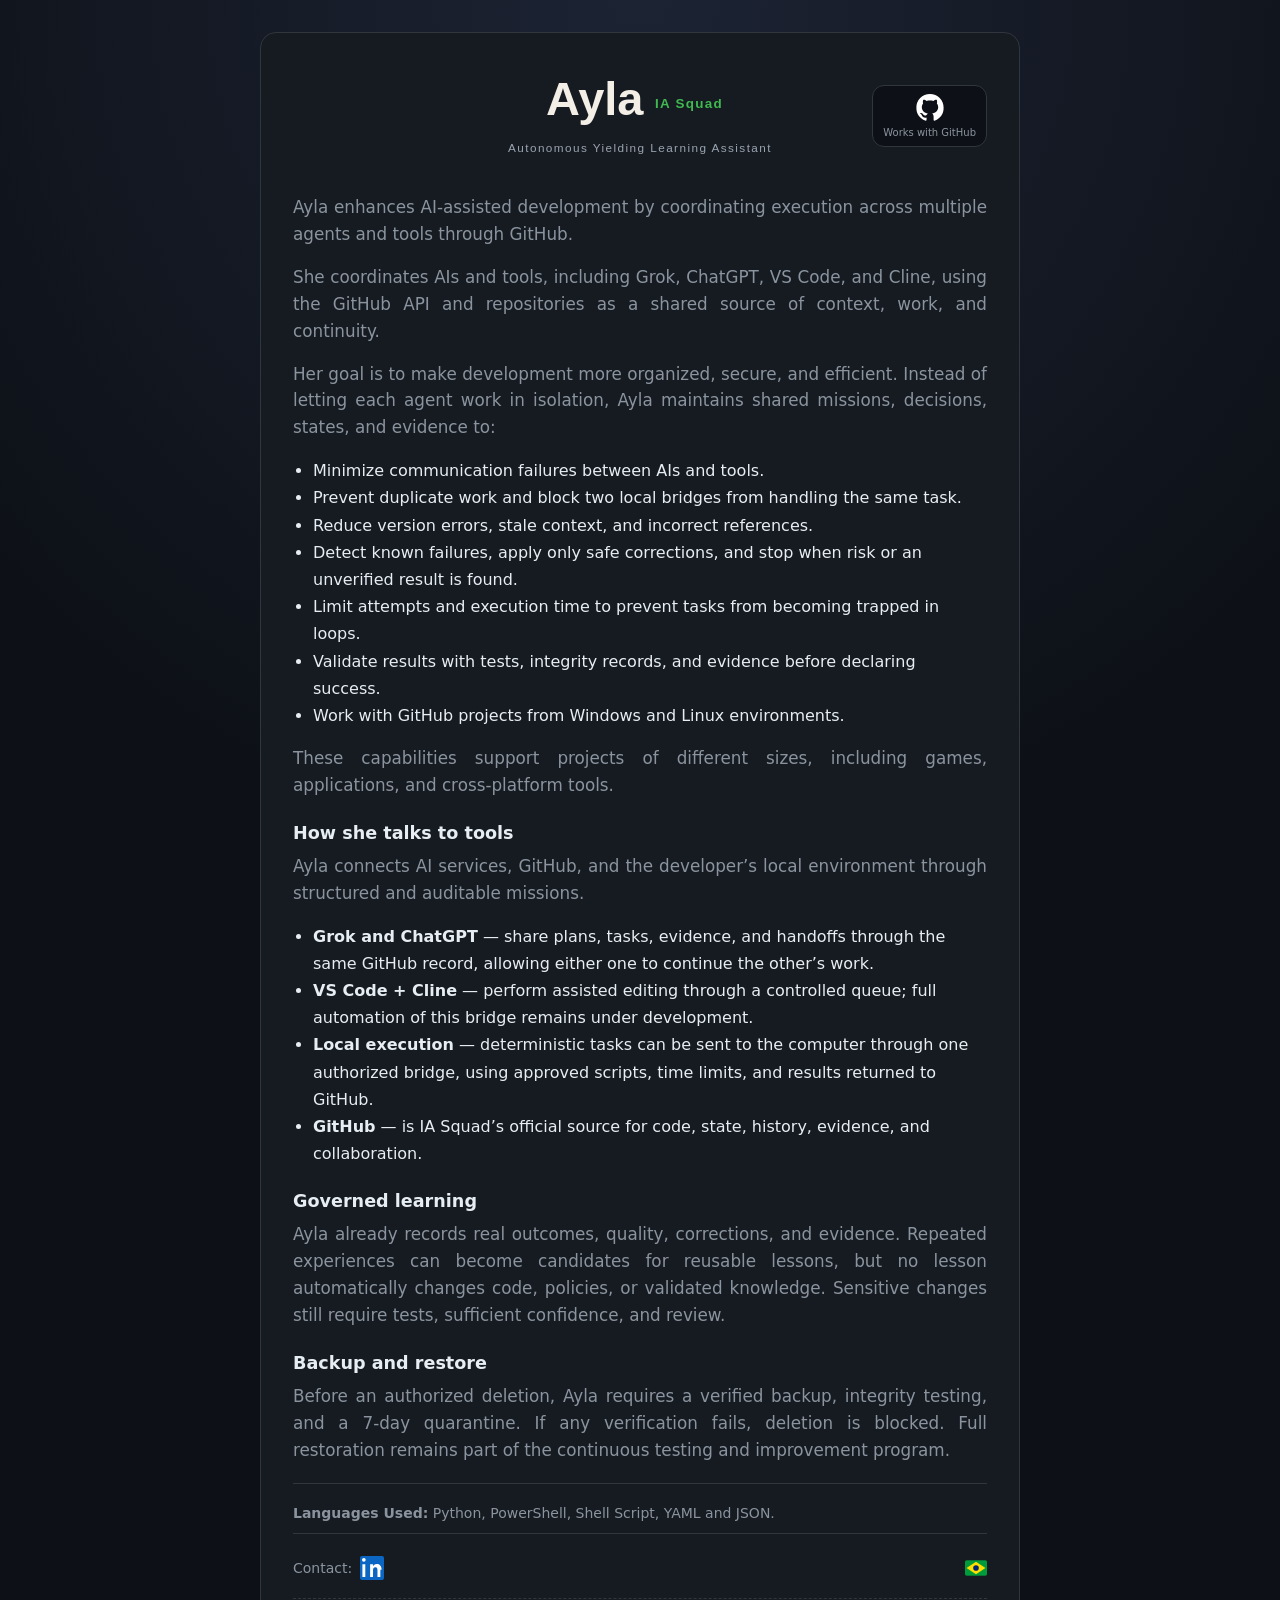
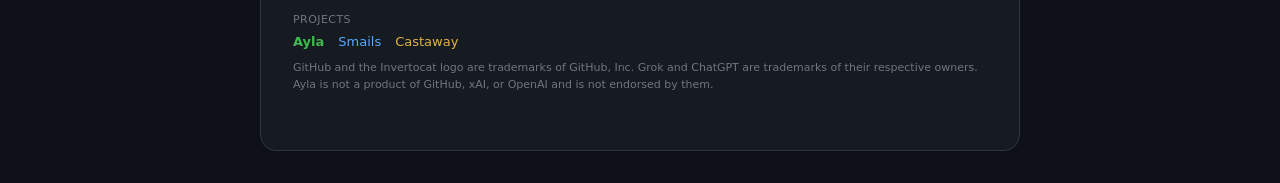
==== commit e26bf886: "fix: force project identity colors across all pages" ====
--- a/ayla/index.html
+++ b/ayla/index.html
@@ -1,2 +1,2 @@
 <!DOCTYPE html>
-<html lang="en"><head><meta charset="utf-8"><meta name="viewport" content="width=device-width, initial-scale=1"><meta http-equiv="Cache-Control" content="no-cache, no-store, must-revalidate"><title>Ayla — IA Squad</title><meta name="description" content="Ayla (Autonomous Yielding Learning Assistant) coordinates AIs and tools around GitHub repositories."><style>:root{color-scheme:dark;--bg:#0d1117;--card:#161b22;--text:#e6edf3;--muted:#8b949e;--line:#30363d}*{box-sizing:border-box}body{margin:0;min-height:100vh;font-family:ui-sans-serif,system-ui,Segoe UI,Helvetica,Arial,sans-serif;background:radial-gradient(circle at top,#1c2333 0%,var(--bg) 45%);color:var(--text);display:flex;align-items:center;justify-content:center;padding:32px 16px}main{position:relative;width:min(760px,100%);background:var(--card);border:1px solid var(--line);border-radius:16px;padding:28px 32px 40px}.hero{position:relative;min-height:96px;display:flex;align-items:center;justify-content:center;margin-bottom:24px}.lockup{display:block;width:min(420px,72%);height:auto}h2{margin:24px 0 10px;font-size:1.1rem}p{margin:0 0 16px;color:var(--muted);line-height:1.6;font-size:1.05rem;text-align:justify}ul{margin:8px 0 16px;padding-left:20px;color:var(--text);line-height:1.7}a{color:#58a6ff;text-decoration:none}a:hover{text-decoration:underline}.gh-mark{position:absolute;right:0;top:50%;transform:translateY(-50%);display:flex;flex-direction:column;align-items:center;gap:6px;padding:8px 10px;border:1px solid var(--line);border-radius:12px;background:#0d1117;text-decoration:none;color:var(--muted)}.gh-mark img{width:28px;height:27px}.gh-mark span{font-size:10px;white-space:nowrap}.footer-top{display:flex;align-items:center;justify-content:space-between;gap:12px}.contact-block{display:flex;align-items:center;gap:8px;min-height:28px}.contact-linkedin{display:inline-flex;align-items:center;justify-content:center;width:24px;height:24px;line-height:0;text-decoration:none}.contact-linkedin svg{width:24px;height:24px;display:block}.lang-switch{display:flex;width:22px;height:16px;flex-shrink:0}.lang-switch img{width:22px;height:16px;border-radius:2px}footer{margin-top:8px;padding-top:20px;border-top:1px solid var(--line);color:var(--muted);font-size:14px}.tech-used{margin-top:20px;padding-top:18px;border-top:1px solid var(--line);color:var(--muted);font-size:14px}.tech-used p{margin:0;font-size:14px;text-align:left}.legal{margin-top:10px;font-size:11px;color:#6e7681;text-align:left}@media(max-width:720px){body{padding:16px 10px}main{padding:20px 14px 28px}.hero{justify-content:space-between;align-items:center;gap:8px;min-height:0;margin-bottom:18px}.lockup{width:auto;max-width:calc(100% - 124px);flex:1 1 auto}.gh-mark{position:static;transform:none;flex:0 0 auto}}</style><link rel="stylesheet" href="assets/project-bar.css"></head><body><main><div class="hero"><svg class="lockup" viewBox="0 0 500 130" role="img" aria-label="Ayla IA Squad — Autonomous Yielding Learning Assistant"><text x="138" y="64" font-family="Segoe UI, Helvetica Neue, Arial, sans-serif" font-size="56" font-weight="700" fill="#f3eee6">Ayla</text><text x="268" y="56" font-family="Segoe UI, Helvetica Neue, Arial, sans-serif" font-size="16" font-weight="650" fill="#3fb950" letter-spacing="1.5">IA Squad</text><text x="250" y="108" text-anchor="middle" font-family="Segoe UI, Helvetica Neue, Arial, sans-serif" font-size="14" fill="#9aa4af" letter-spacing="1.7">Autonomous Yielding Learning Assistant</text></svg><a class="gh-mark" href="https://github.com/Charlie030183" aria-label="Works with GitHub"><img src="assets/github-invertocat-white.svg" alt="GitHub"><span>Works with GitHub</span></a></div><p>Ayla enhances AI-assisted development by coordinating execution across multiple agents and tools through GitHub.</p><p>She coordinates AIs and tools, including Grok, ChatGPT, VS Code, and Cline, using the GitHub API and repositories as a shared source of context, work, and continuity.</p><p>Her goal is to make development more organized, secure, and efficient. Instead of letting each agent work in isolation, Ayla maintains shared missions, decisions, states, and evidence to:</p><ul><li>Minimize communication failures between AIs and tools.</li><li>Prevent duplicate work and block two local bridges from handling the same task.</li><li>Reduce version errors, stale context, and incorrect references.</li><li>Detect known failures, apply only safe corrections, and stop when risk or an unverified result is found.</li><li>Limit attempts and execution time to prevent tasks from becoming trapped in loops.</li><li>Validate results with tests, integrity records, and evidence before declaring success.</li><li>Work with GitHub projects from Windows and Linux environments.</li></ul><p>These capabilities support projects of different sizes, including games, applications, and cross-platform tools.</p><h2>How she talks to tools</h2><p>Ayla connects AI services, GitHub, and the developer’s local environment through structured and auditable missions.</p><ul><li><strong>Grok and ChatGPT</strong> — share plans, tasks, evidence, and handoffs through the same GitHub record, allowing either one to continue the other’s work.</li><li><strong>VS Code + Cline</strong> — perform assisted editing through a controlled queue; full automation of this bridge remains under development.</li><li><strong>Local execution</strong> — deterministic tasks can be sent to the computer through one authorized bridge, using approved scripts, time limits, and results returned to GitHub.</li><li><strong>GitHub</strong> — is IA Squad’s official source for code, state, history, evidence, and collaboration.</li></ul><h2>Governed learning</h2><p>Ayla already records real outcomes, quality, corrections, and evidence. Repeated experiences can become candidates for reusable lessons, but no lesson automatically changes code, policies, or validated knowledge. Sensitive changes still require tests, sufficient confidence, and review.</p><h2>Backup and restore</h2><p>Before an authorized deletion, Ayla requires a verified backup, integrity testing, and a 7-day quarantine. If any verification fails, deletion is blocked. Full restoration remains part of the continuous testing and improvement program.</p><div class="tech-used"><p><strong>Languages Used:</strong> Python, PowerShell, Shell Script, YAML and JSON.</p></div><footer><div class="footer-top"><div class="contact-block"><span>Contact:</span><a class="contact-linkedin" href="https://www.linkedin.com/in/83castilhojr" aria-label="LinkedIn profile" title="LinkedIn"><svg viewBox="0 0 24 24" aria-hidden="true"><rect width="24" height="24" rx="2" fill="#0A66C2"/><path fill="#fff" d="M5.3 8.2H2.4V21h2.9V8.2ZM3.85 2A1.85 1.85 0 1 0 3.85 5.7 1.85 1.85 0 0 0 3.85 2ZM21.6 13.7c0-3.86-2.06-5.66-4.81-5.66-2.22 0-3.21 1.22-3.77 2.08V8.2h-2.9V21h2.9v-6.34c0-1.67.32-3.29 2.39-3.29 2.04 0 2.06 1.91 2.06 3.4V21h2.9l.01-7.3Z"/></svg></a></div><a class="lang-switch" href="pt.html?v=0cce2a75" title="Português"><img src="assets/flag-br.svg" alt="Português"></a></div><div class="project-bar" role="navigation"><span class="label">Projects</span><nav><a href="../ayla/" aria-current="page">Ayla</a><a href="../smails/">Smails</a><a href="../screenantics/">Castaway</a></nav></div><p class="legal">GitHub and the Invertocat logo are trademarks of GitHub, Inc. Grok and ChatGPT are trademarks of their respective owners. Ayla is not a product of GitHub, xAI, or OpenAI and is not endorsed by them.</p></footer></main></body></html>+<html lang="en"><head><meta charset="utf-8"><meta name="viewport" content="width=device-width, initial-scale=1"><meta http-equiv="Cache-Control" content="no-cache, no-store, must-revalidate"><title>Ayla — IA Squad</title><meta name="description" content="Ayla (Autonomous Yielding Learning Assistant) coordinates AIs and tools around GitHub repositories."><style>:root{color-scheme:dark;--bg:#0d1117;--card:#161b22;--text:#e6edf3;--muted:#8b949e;--line:#30363d}*{box-sizing:border-box}body{margin:0;min-height:100vh;font-family:ui-sans-serif,system-ui,Segoe UI,Helvetica,Arial,sans-serif;background:radial-gradient(circle at top,#1c2333 0%,var(--bg) 45%);color:var(--text);display:flex;align-items:center;justify-content:center;padding:32px 16px}main{position:relative;width:min(760px,100%);background:var(--card);border:1px solid var(--line);border-radius:16px;padding:28px 32px 40px}.hero{position:relative;min-height:96px;display:flex;align-items:center;justify-content:center;margin-bottom:24px}.lockup{display:block;width:min(420px,72%);height:auto}h2{margin:24px 0 10px;font-size:1.1rem}p{margin:0 0 16px;color:var(--muted);line-height:1.6;font-size:1.05rem;text-align:justify}ul{margin:8px 0 16px;padding-left:20px;color:var(--text);line-height:1.7}a{color:#58a6ff;text-decoration:none}a:hover{text-decoration:underline}.gh-mark{position:absolute;right:0;top:50%;transform:translateY(-50%);display:flex;flex-direction:column;align-items:center;gap:6px;padding:8px 10px;border:1px solid var(--line);border-radius:12px;background:#0d1117;text-decoration:none;color:var(--muted)}.gh-mark img{width:28px;height:27px}.gh-mark span{font-size:10px;white-space:nowrap}.footer-top{display:flex;align-items:center;justify-content:space-between;gap:12px}.contact-block{display:flex;align-items:center;gap:8px;min-height:28px}.contact-linkedin{display:inline-flex;align-items:center;justify-content:center;width:24px;height:24px;line-height:0;text-decoration:none}.contact-linkedin svg{width:24px;height:24px;display:block}.lang-switch{display:flex;width:22px;height:16px;flex-shrink:0}.lang-switch img{width:22px;height:16px;border-radius:2px}footer{margin-top:8px;padding-top:20px;border-top:1px solid var(--line);color:var(--muted);font-size:14px}.tech-used{margin-top:20px;padding-top:18px;border-top:1px solid var(--line);color:var(--muted);font-size:14px}.tech-used p{margin:0;font-size:14px;text-align:left}.legal{margin-top:10px;font-size:11px;color:#6e7681;text-align:left}@media(max-width:720px){body{padding:16px 10px}main{padding:20px 14px 28px}.hero{justify-content:space-between;align-items:center;gap:8px;min-height:0;margin-bottom:18px}.lockup{width:auto;max-width:calc(100% - 124px);flex:1 1 auto}.gh-mark{position:static;transform:none;flex:0 0 auto}}</style><link rel="stylesheet" href="assets/project-bar.css?v=20260923c"></head><body><main><div class="hero"><svg class="lockup" viewBox="0 0 500 130" role="img" aria-label="Ayla IA Squad — Autonomous Yielding Learning Assistant"><text x="138" y="64" font-family="Segoe UI, Helvetica Neue, Arial, sans-serif" font-size="56" font-weight="700" fill="#f3eee6">Ayla</text><text x="268" y="56" font-family="Segoe UI, Helvetica Neue, Arial, sans-serif" font-size="16" font-weight="650" fill="#3fb950" letter-spacing="1.5">IA Squad</text><text x="250" y="108" text-anchor="middle" font-family="Segoe UI, Helvetica Neue, Arial, sans-serif" font-size="14" fill="#9aa4af" letter-spacing="1.7">Autonomous Yielding Learning Assistant</text></svg><a class="gh-mark" href="https://github.com/Charlie030183" aria-label="Works with GitHub"><img src="assets/github-invertocat-white.svg" alt="GitHub"><span>Works with GitHub</span></a></div><p>Ayla enhances AI-assisted development by coordinating execution across multiple agents and tools through GitHub.</p><p>She coordinates AIs and tools, including Grok, ChatGPT, VS Code, and Cline, using the GitHub API and repositories as a shared source of context, work, and continuity.</p><p>Her goal is to make development more organized, secure, and efficient. Instead of letting each agent work in isolation, Ayla maintains shared missions, decisions, states, and evidence to:</p><ul><li>Minimize communication failures between AIs and tools.</li><li>Prevent duplicate work and block two local bridges from handling the same task.</li><li>Reduce version errors, stale context, and incorrect references.</li><li>Detect known failures, apply only safe corrections, and stop when risk or an unverified result is found.</li><li>Limit attempts and execution time to prevent tasks from becoming trapped in loops.</li><li>Validate results with tests, integrity records, and evidence before declaring success.</li><li>Work with GitHub projects from Windows and Linux environments.</li></ul><p>These capabilities support projects of different sizes, including games, applications, and cross-platform tools.</p><h2>How she talks to tools</h2><p>Ayla connects AI services, GitHub, and the developer’s local environment through structured and auditable missions.</p><ul><li><strong>Grok and ChatGPT</strong> — share plans, tasks, evidence, and handoffs through the same GitHub record, allowing either one to continue the other’s work.</li><li><strong>VS Code + Cline</strong> — perform assisted editing through a controlled queue; full automation of this bridge remains under development.</li><li><strong>Local execution</strong> — deterministic tasks can be sent to the computer through one authorized bridge, using approved scripts, time limits, and results returned to GitHub.</li><li><strong>GitHub</strong> — is IA Squad’s official source for code, state, history, evidence, and collaboration.</li></ul><h2>Governed learning</h2><p>Ayla already records real outcomes, quality, corrections, and evidence. Repeated experiences can become candidates for reusable lessons, but no lesson automatically changes code, policies, or validated knowledge. Sensitive changes still require tests, sufficient confidence, and review.</p><h2>Backup and restore</h2><p>Before an authorized deletion, Ayla requires a verified backup, integrity testing, and a 7-day quarantine. If any verification fails, deletion is blocked. Full restoration remains part of the continuous testing and improvement program.</p><div class="tech-used"><p><strong>Languages Used:</strong> Python, PowerShell, Shell Script, YAML and JSON.</p></div><footer><div class="footer-top"><div class="contact-block"><span>Contact:</span><a class="contact-linkedin" href="https://www.linkedin.com/in/83castilhojr" aria-label="LinkedIn profile" title="LinkedIn"><svg viewBox="0 0 24 24" aria-hidden="true"><rect width="24" height="24" rx="2" fill="#0A66C2"/><path fill="#fff" d="M5.3 8.2H2.4V21h2.9V8.2ZM3.85 2A1.85 1.85 0 1 0 3.85 5.7 1.85 1.85 0 0 0 3.85 2ZM21.6 13.7c0-3.86-2.06-5.66-4.81-5.66-2.22 0-3.21 1.22-3.77 2.08V8.2h-2.9V21h2.9v-6.34c0-1.67.32-3.29 2.39-3.29 2.04 0 2.06 1.91 2.06 3.4V21h2.9l.01-7.3Z"/></svg></a></div><a class="lang-switch" href="pt.html?v=0cce2a75" title="Português"><img src="assets/flag-br.svg" alt="Português"></a></div><div class="project-bar" role="navigation"><span class="label">Projects</span><nav><a class="project-ayla" href="../ayla/" aria-current="page">Ayla</a><a class="project-smails" href="../smails/">Smails</a><a class="project-castaway" href="../screenantics/">Castaway</a></nav></div><p class="legal">GitHub and the Invertocat logo are trademarks of GitHub, Inc. Grok and ChatGPT are trademarks of their respective owners. Ayla is not a product of GitHub, xAI, or OpenAI and is not endorsed by them.</p></footer></main></body></html>
--- a/ayla/assets/project-bar.css
+++ b/ayla/assets/project-bar.css
@@ -20,12 +20,13 @@
   align-items: center;
 }
 .project-bar a {
-  color: #58a6ff;
   text-decoration: none;
 }
+.project-bar .project-ayla { color: #3fb950 !important; }
+.project-bar .project-smails { color: #58a6ff !important; }
+.project-bar .project-castaway { color: #e3b341 !important; }
 .project-bar a:hover { text-decoration: underline; }
 .project-bar a[aria-current="page"] {
-  color: var(--accent, #3fb950);
   font-weight: 600;
   pointer-events: none;
 }
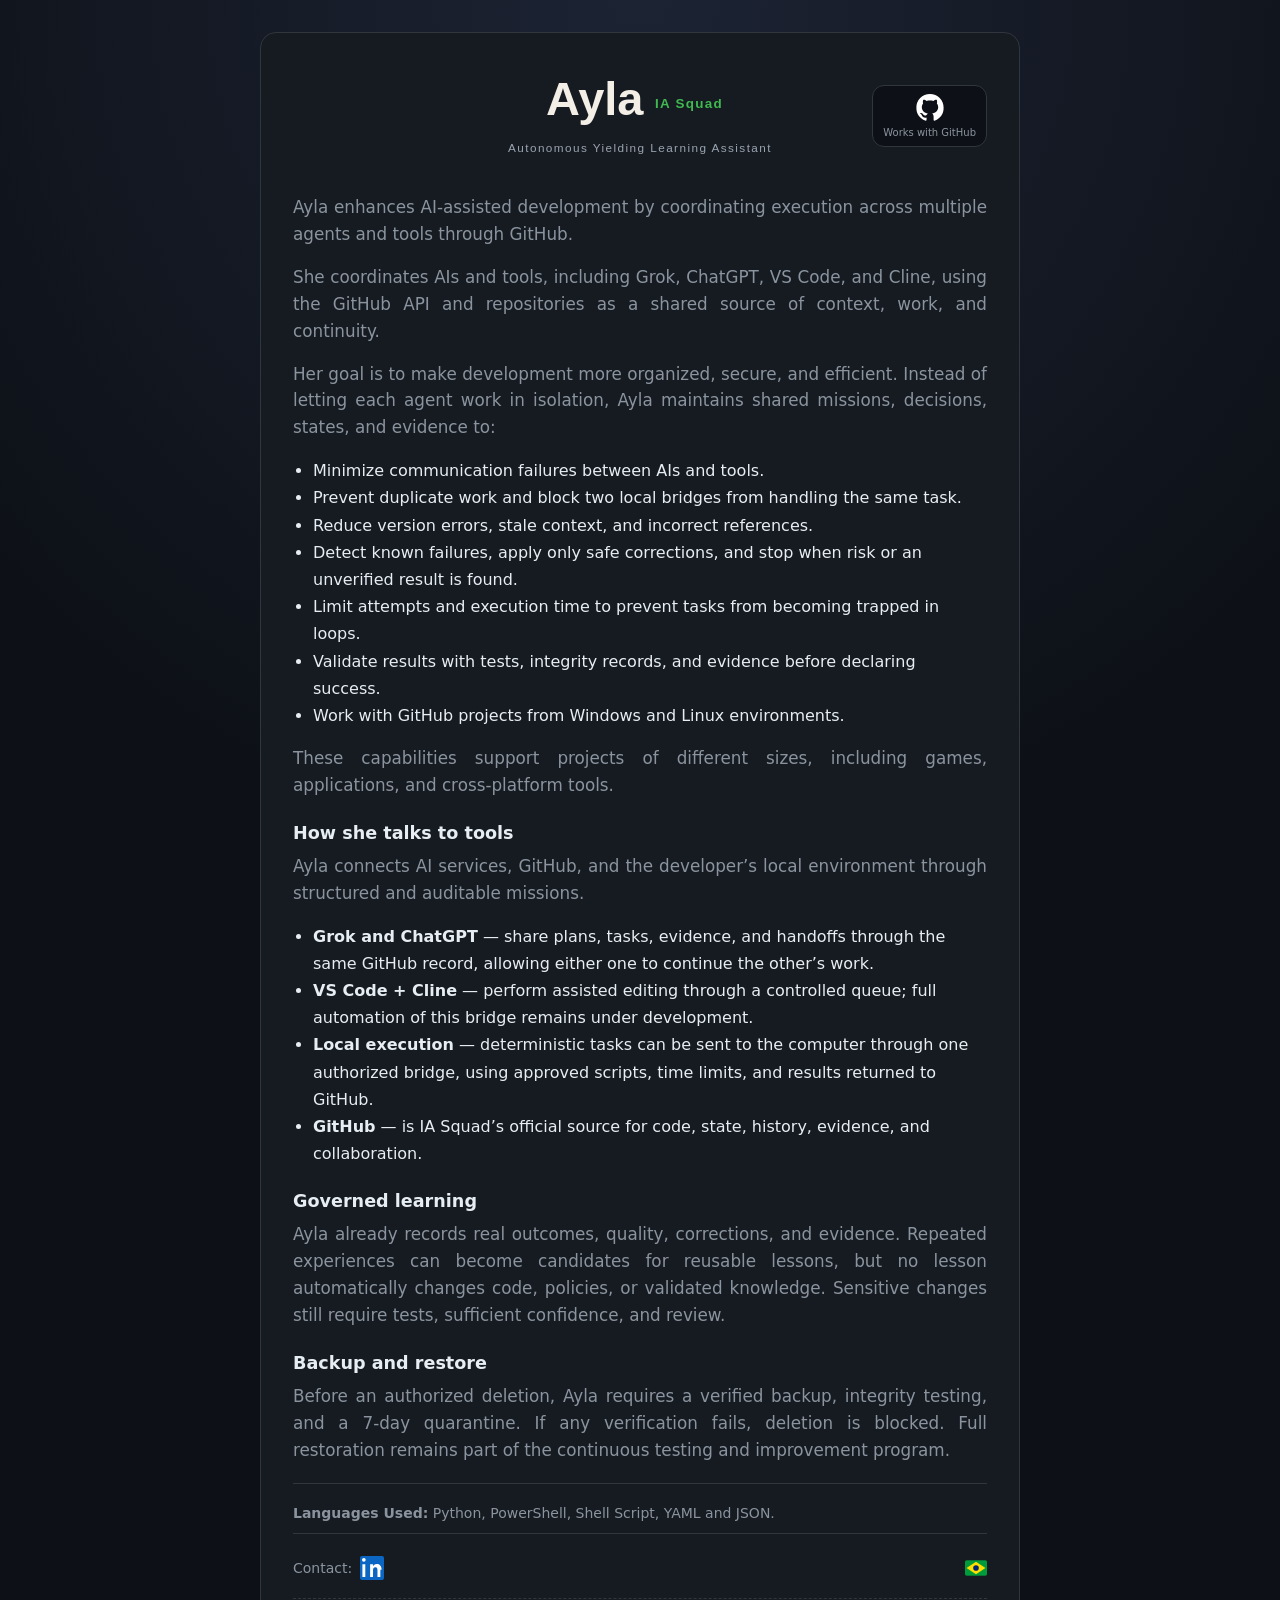
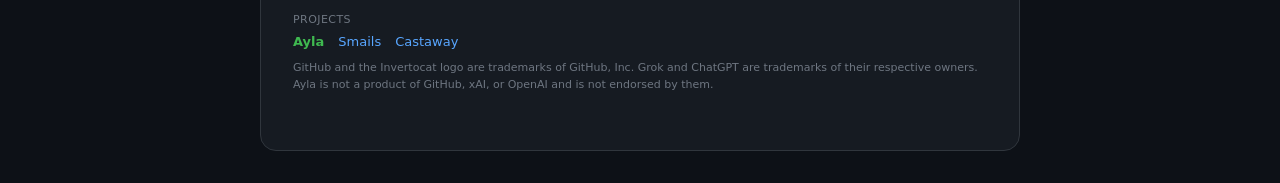
==== commit a73515bb: "style: blue project links with green active page" ====
--- a/ayla/index.html
+++ b/ayla/index.html
@@ -1,2 +1,2 @@
 <!DOCTYPE html>
-<html lang="en"><head><meta charset="utf-8"><meta name="viewport" content="width=device-width, initial-scale=1"><meta http-equiv="Cache-Control" content="no-cache, no-store, must-revalidate"><title>Ayla — IA Squad</title><meta name="description" content="Ayla (Autonomous Yielding Learning Assistant) coordinates AIs and tools around GitHub repositories."><style>:root{color-scheme:dark;--bg:#0d1117;--card:#161b22;--text:#e6edf3;--muted:#8b949e;--line:#30363d}*{box-sizing:border-box}body{margin:0;min-height:100vh;font-family:ui-sans-serif,system-ui,Segoe UI,Helvetica,Arial,sans-serif;background:radial-gradient(circle at top,#1c2333 0%,var(--bg) 45%);color:var(--text);display:flex;align-items:center;justify-content:center;padding:32px 16px}main{position:relative;width:min(760px,100%);background:var(--card);border:1px solid var(--line);border-radius:16px;padding:28px 32px 40px}.hero{position:relative;min-height:96px;display:flex;align-items:center;justify-content:center;margin-bottom:24px}.lockup{display:block;width:min(420px,72%);height:auto}h2{margin:24px 0 10px;font-size:1.1rem}p{margin:0 0 16px;color:var(--muted);line-height:1.6;font-size:1.05rem;text-align:justify}ul{margin:8px 0 16px;padding-left:20px;color:var(--text);line-height:1.7}a{color:#58a6ff;text-decoration:none}a:hover{text-decoration:underline}.gh-mark{position:absolute;right:0;top:50%;transform:translateY(-50%);display:flex;flex-direction:column;align-items:center;gap:6px;padding:8px 10px;border:1px solid var(--line);border-radius:12px;background:#0d1117;text-decoration:none;color:var(--muted)}.gh-mark img{width:28px;height:27px}.gh-mark span{font-size:10px;white-space:nowrap}.footer-top{display:flex;align-items:center;justify-content:space-between;gap:12px}.contact-block{display:flex;align-items:center;gap:8px;min-height:28px}.contact-linkedin{display:inline-flex;align-items:center;justify-content:center;width:24px;height:24px;line-height:0;text-decoration:none}.contact-linkedin svg{width:24px;height:24px;display:block}.lang-switch{display:flex;width:22px;height:16px;flex-shrink:0}.lang-switch img{width:22px;height:16px;border-radius:2px}footer{margin-top:8px;padding-top:20px;border-top:1px solid var(--line);color:var(--muted);font-size:14px}.tech-used{margin-top:20px;padding-top:18px;border-top:1px solid var(--line);color:var(--muted);font-size:14px}.tech-used p{margin:0;font-size:14px;text-align:left}.legal{margin-top:10px;font-size:11px;color:#6e7681;text-align:left}@media(max-width:720px){body{padding:16px 10px}main{padding:20px 14px 28px}.hero{justify-content:space-between;align-items:center;gap:8px;min-height:0;margin-bottom:18px}.lockup{width:auto;max-width:calc(100% - 124px);flex:1 1 auto}.gh-mark{position:static;transform:none;flex:0 0 auto}}</style><link rel="stylesheet" href="assets/project-bar.css?v=20260923c"></head><body><main><div class="hero"><svg class="lockup" viewBox="0 0 500 130" role="img" aria-label="Ayla IA Squad — Autonomous Yielding Learning Assistant"><text x="138" y="64" font-family="Segoe UI, Helvetica Neue, Arial, sans-serif" font-size="56" font-weight="700" fill="#f3eee6">Ayla</text><text x="268" y="56" font-family="Segoe UI, Helvetica Neue, Arial, sans-serif" font-size="16" font-weight="650" fill="#3fb950" letter-spacing="1.5">IA Squad</text><text x="250" y="108" text-anchor="middle" font-family="Segoe UI, Helvetica Neue, Arial, sans-serif" font-size="14" fill="#9aa4af" letter-spacing="1.7">Autonomous Yielding Learning Assistant</text></svg><a class="gh-mark" href="https://github.com/Charlie030183" aria-label="Works with GitHub"><img src="assets/github-invertocat-white.svg" alt="GitHub"><span>Works with GitHub</span></a></div><p>Ayla enhances AI-assisted development by coordinating execution across multiple agents and tools through GitHub.</p><p>She coordinates AIs and tools, including Grok, ChatGPT, VS Code, and Cline, using the GitHub API and repositories as a shared source of context, work, and continuity.</p><p>Her goal is to make development more organized, secure, and efficient. Instead of letting each agent work in isolation, Ayla maintains shared missions, decisions, states, and evidence to:</p><ul><li>Minimize communication failures between AIs and tools.</li><li>Prevent duplicate work and block two local bridges from handling the same task.</li><li>Reduce version errors, stale context, and incorrect references.</li><li>Detect known failures, apply only safe corrections, and stop when risk or an unverified result is found.</li><li>Limit attempts and execution time to prevent tasks from becoming trapped in loops.</li><li>Validate results with tests, integrity records, and evidence before declaring success.</li><li>Work with GitHub projects from Windows and Linux environments.</li></ul><p>These capabilities support projects of different sizes, including games, applications, and cross-platform tools.</p><h2>How she talks to tools</h2><p>Ayla connects AI services, GitHub, and the developer’s local environment through structured and auditable missions.</p><ul><li><strong>Grok and ChatGPT</strong> — share plans, tasks, evidence, and handoffs through the same GitHub record, allowing either one to continue the other’s work.</li><li><strong>VS Code + Cline</strong> — perform assisted editing through a controlled queue; full automation of this bridge remains under development.</li><li><strong>Local execution</strong> — deterministic tasks can be sent to the computer through one authorized bridge, using approved scripts, time limits, and results returned to GitHub.</li><li><strong>GitHub</strong> — is IA Squad’s official source for code, state, history, evidence, and collaboration.</li></ul><h2>Governed learning</h2><p>Ayla already records real outcomes, quality, corrections, and evidence. Repeated experiences can become candidates for reusable lessons, but no lesson automatically changes code, policies, or validated knowledge. Sensitive changes still require tests, sufficient confidence, and review.</p><h2>Backup and restore</h2><p>Before an authorized deletion, Ayla requires a verified backup, integrity testing, and a 7-day quarantine. If any verification fails, deletion is blocked. Full restoration remains part of the continuous testing and improvement program.</p><div class="tech-used"><p><strong>Languages Used:</strong> Python, PowerShell, Shell Script, YAML and JSON.</p></div><footer><div class="footer-top"><div class="contact-block"><span>Contact:</span><a class="contact-linkedin" href="https://www.linkedin.com/in/83castilhojr" aria-label="LinkedIn profile" title="LinkedIn"><svg viewBox="0 0 24 24" aria-hidden="true"><rect width="24" height="24" rx="2" fill="#0A66C2"/><path fill="#fff" d="M5.3 8.2H2.4V21h2.9V8.2ZM3.85 2A1.85 1.85 0 1 0 3.85 5.7 1.85 1.85 0 0 0 3.85 2ZM21.6 13.7c0-3.86-2.06-5.66-4.81-5.66-2.22 0-3.21 1.22-3.77 2.08V8.2h-2.9V21h2.9v-6.34c0-1.67.32-3.29 2.39-3.29 2.04 0 2.06 1.91 2.06 3.4V21h2.9l.01-7.3Z"/></svg></a></div><a class="lang-switch" href="pt.html?v=0cce2a75" title="Português"><img src="assets/flag-br.svg" alt="Português"></a></div><div class="project-bar" role="navigation"><span class="label">Projects</span><nav><a class="project-ayla" href="../ayla/" aria-current="page">Ayla</a><a class="project-smails" href="../smails/">Smails</a><a class="project-castaway" href="../screenantics/">Castaway</a></nav></div><p class="legal">GitHub and the Invertocat logo are trademarks of GitHub, Inc. Grok and ChatGPT are trademarks of their respective owners. Ayla is not a product of GitHub, xAI, or OpenAI and is not endorsed by them.</p></footer></main></body></html>+<html lang="en"><head><meta charset="utf-8"><meta name="viewport" content="width=device-width, initial-scale=1"><meta http-equiv="Cache-Control" content="no-cache, no-store, must-revalidate"><title>Ayla — IA Squad</title><meta name="description" content="Ayla (Autonomous Yielding Learning Assistant) coordinates AIs and tools around GitHub repositories."><style>:root{color-scheme:dark;--bg:#0d1117;--card:#161b22;--text:#e6edf3;--muted:#8b949e;--line:#30363d}*{box-sizing:border-box}body{margin:0;min-height:100vh;font-family:ui-sans-serif,system-ui,Segoe UI,Helvetica,Arial,sans-serif;background:radial-gradient(circle at top,#1c2333 0%,var(--bg) 45%);color:var(--text);display:flex;align-items:center;justify-content:center;padding:32px 16px}main{position:relative;width:min(760px,100%);background:var(--card);border:1px solid var(--line);border-radius:16px;padding:28px 32px 40px}.hero{position:relative;min-height:96px;display:flex;align-items:center;justify-content:center;margin-bottom:24px}.lockup{display:block;width:min(420px,72%);height:auto}h2{margin:24px 0 10px;font-size:1.1rem}p{margin:0 0 16px;color:var(--muted);line-height:1.6;font-size:1.05rem;text-align:justify}ul{margin:8px 0 16px;padding-left:20px;color:var(--text);line-height:1.7}a{color:#58a6ff;text-decoration:none}a:hover{text-decoration:underline}.gh-mark{position:absolute;right:0;top:50%;transform:translateY(-50%);display:flex;flex-direction:column;align-items:center;gap:6px;padding:8px 10px;border:1px solid var(--line);border-radius:12px;background:#0d1117;text-decoration:none;color:var(--muted)}.gh-mark img{width:28px;height:27px}.gh-mark span{font-size:10px;white-space:nowrap}.footer-top{display:flex;align-items:center;justify-content:space-between;gap:12px}.contact-block{display:flex;align-items:center;gap:8px;min-height:28px}.contact-linkedin{display:inline-flex;align-items:center;justify-content:center;width:24px;height:24px;line-height:0;text-decoration:none}.contact-linkedin svg{width:24px;height:24px;display:block}.lang-switch{display:flex;width:22px;height:16px;flex-shrink:0}.lang-switch img{width:22px;height:16px;border-radius:2px}footer{margin-top:8px;padding-top:20px;border-top:1px solid var(--line);color:var(--muted);font-size:14px}.tech-used{margin-top:20px;padding-top:18px;border-top:1px solid var(--line);color:var(--muted);font-size:14px}.tech-used p{margin:0;font-size:14px;text-align:left}.legal{margin-top:10px;font-size:11px;color:#6e7681;text-align:left}@media(max-width:720px){body{padding:16px 10px}main{padding:20px 14px 28px}.hero{justify-content:space-between;align-items:center;gap:8px;min-height:0;margin-bottom:18px}.lockup{width:auto;max-width:calc(100% - 124px);flex:1 1 auto}.gh-mark{position:static;transform:none;flex:0 0 auto}}</style><link rel="stylesheet" href="assets/project-bar.css?v=20260923d"></head><body><main><div class="hero"><svg class="lockup" viewBox="0 0 500 130" role="img" aria-label="Ayla IA Squad — Autonomous Yielding Learning Assistant"><text x="138" y="64" font-family="Segoe UI, Helvetica Neue, Arial, sans-serif" font-size="56" font-weight="700" fill="#f3eee6">Ayla</text><text x="268" y="56" font-family="Segoe UI, Helvetica Neue, Arial, sans-serif" font-size="16" font-weight="650" fill="#3fb950" letter-spacing="1.5">IA Squad</text><text x="250" y="108" text-anchor="middle" font-family="Segoe UI, Helvetica Neue, Arial, sans-serif" font-size="14" fill="#9aa4af" letter-spacing="1.7">Autonomous Yielding Learning Assistant</text></svg><a class="gh-mark" href="https://github.com/Charlie030183" aria-label="Works with GitHub"><img src="assets/github-invertocat-white.svg" alt="GitHub"><span>Works with GitHub</span></a></div><p>Ayla enhances AI-assisted development by coordinating execution across multiple agents and tools through GitHub.</p><p>She coordinates AIs and tools, including Grok, ChatGPT, VS Code, and Cline, using the GitHub API and repositories as a shared source of context, work, and continuity.</p><p>Her goal is to make development more organized, secure, and efficient. Instead of letting each agent work in isolation, Ayla maintains shared missions, decisions, states, and evidence to:</p><ul><li>Minimize communication failures between AIs and tools.</li><li>Prevent duplicate work and block two local bridges from handling the same task.</li><li>Reduce version errors, stale context, and incorrect references.</li><li>Detect known failures, apply only safe corrections, and stop when risk or an unverified result is found.</li><li>Limit attempts and execution time to prevent tasks from becoming trapped in loops.</li><li>Validate results with tests, integrity records, and evidence before declaring success.</li><li>Work with GitHub projects from Windows and Linux environments.</li></ul><p>These capabilities support projects of different sizes, including games, applications, and cross-platform tools.</p><h2>How she talks to tools</h2><p>Ayla connects AI services, GitHub, and the developer’s local environment through structured and auditable missions.</p><ul><li><strong>Grok and ChatGPT</strong> — share plans, tasks, evidence, and handoffs through the same GitHub record, allowing either one to continue the other’s work.</li><li><strong>VS Code + Cline</strong> — perform assisted editing through a controlled queue; full automation of this bridge remains under development.</li><li><strong>Local execution</strong> — deterministic tasks can be sent to the computer through one authorized bridge, using approved scripts, time limits, and results returned to GitHub.</li><li><strong>GitHub</strong> — is IA Squad’s official source for code, state, history, evidence, and collaboration.</li></ul><h2>Governed learning</h2><p>Ayla already records real outcomes, quality, corrections, and evidence. Repeated experiences can become candidates for reusable lessons, but no lesson automatically changes code, policies, or validated knowledge. Sensitive changes still require tests, sufficient confidence, and review.</p><h2>Backup and restore</h2><p>Before an authorized deletion, Ayla requires a verified backup, integrity testing, and a 7-day quarantine. If any verification fails, deletion is blocked. Full restoration remains part of the continuous testing and improvement program.</p><div class="tech-used"><p><strong>Languages Used:</strong> Python, PowerShell, Shell Script, YAML and JSON.</p></div><footer><div class="footer-top"><div class="contact-block"><span>Contact:</span><a class="contact-linkedin" href="https://www.linkedin.com/in/83castilhojr" aria-label="LinkedIn profile" title="LinkedIn"><svg viewBox="0 0 24 24" aria-hidden="true"><rect width="24" height="24" rx="2" fill="#0A66C2"/><path fill="#fff" d="M5.3 8.2H2.4V21h2.9V8.2ZM3.85 2A1.85 1.85 0 1 0 3.85 5.7 1.85 1.85 0 0 0 3.85 2ZM21.6 13.7c0-3.86-2.06-5.66-4.81-5.66-2.22 0-3.21 1.22-3.77 2.08V8.2h-2.9V21h2.9v-6.34c0-1.67.32-3.29 2.39-3.29 2.04 0 2.06 1.91 2.06 3.4V21h2.9l.01-7.3Z"/></svg></a></div><a class="lang-switch" href="pt.html?v=0cce2a75" title="Português"><img src="assets/flag-br.svg" alt="Português"></a></div><div class="project-bar" role="navigation"><span class="label">Projects</span><nav><a class="project-ayla" href="../ayla/" aria-current="page">Ayla</a><a class="project-smails" href="../smails/">Smails</a><a class="project-castaway" href="../screenantics/">Castaway</a></nav></div><p class="legal">GitHub and the Invertocat logo are trademarks of GitHub, Inc. Grok and ChatGPT are trademarks of their respective owners. Ayla is not a product of GitHub, xAI, or OpenAI and is not endorsed by them.</p></footer></main></body></html>
--- a/ayla/assets/project-bar.css
+++ b/ayla/assets/project-bar.css
@@ -19,14 +19,18 @@
   gap: 8px 14px;
   align-items: center;
 }
-.project-bar a {
+.project-bar a,
+.project-bar .project-ayla,
+.project-bar .project-smails,
+.project-bar .project-castaway {
+  color: #58a6ff !important;
   text-decoration: none;
 }
-.project-bar .project-ayla { color: #3fb950 !important; }
-.project-bar .project-smails { color: #58a6ff !important; }
-.project-bar .project-castaway { color: #e3b341 !important; }
-.project-bar a:hover { text-decoration: underline; }
+.project-bar a:hover {
+  text-decoration: underline;
+}
 .project-bar a[aria-current="page"] {
+  color: #3fb950 !important;
   font-weight: 600;
   pointer-events: none;
 }
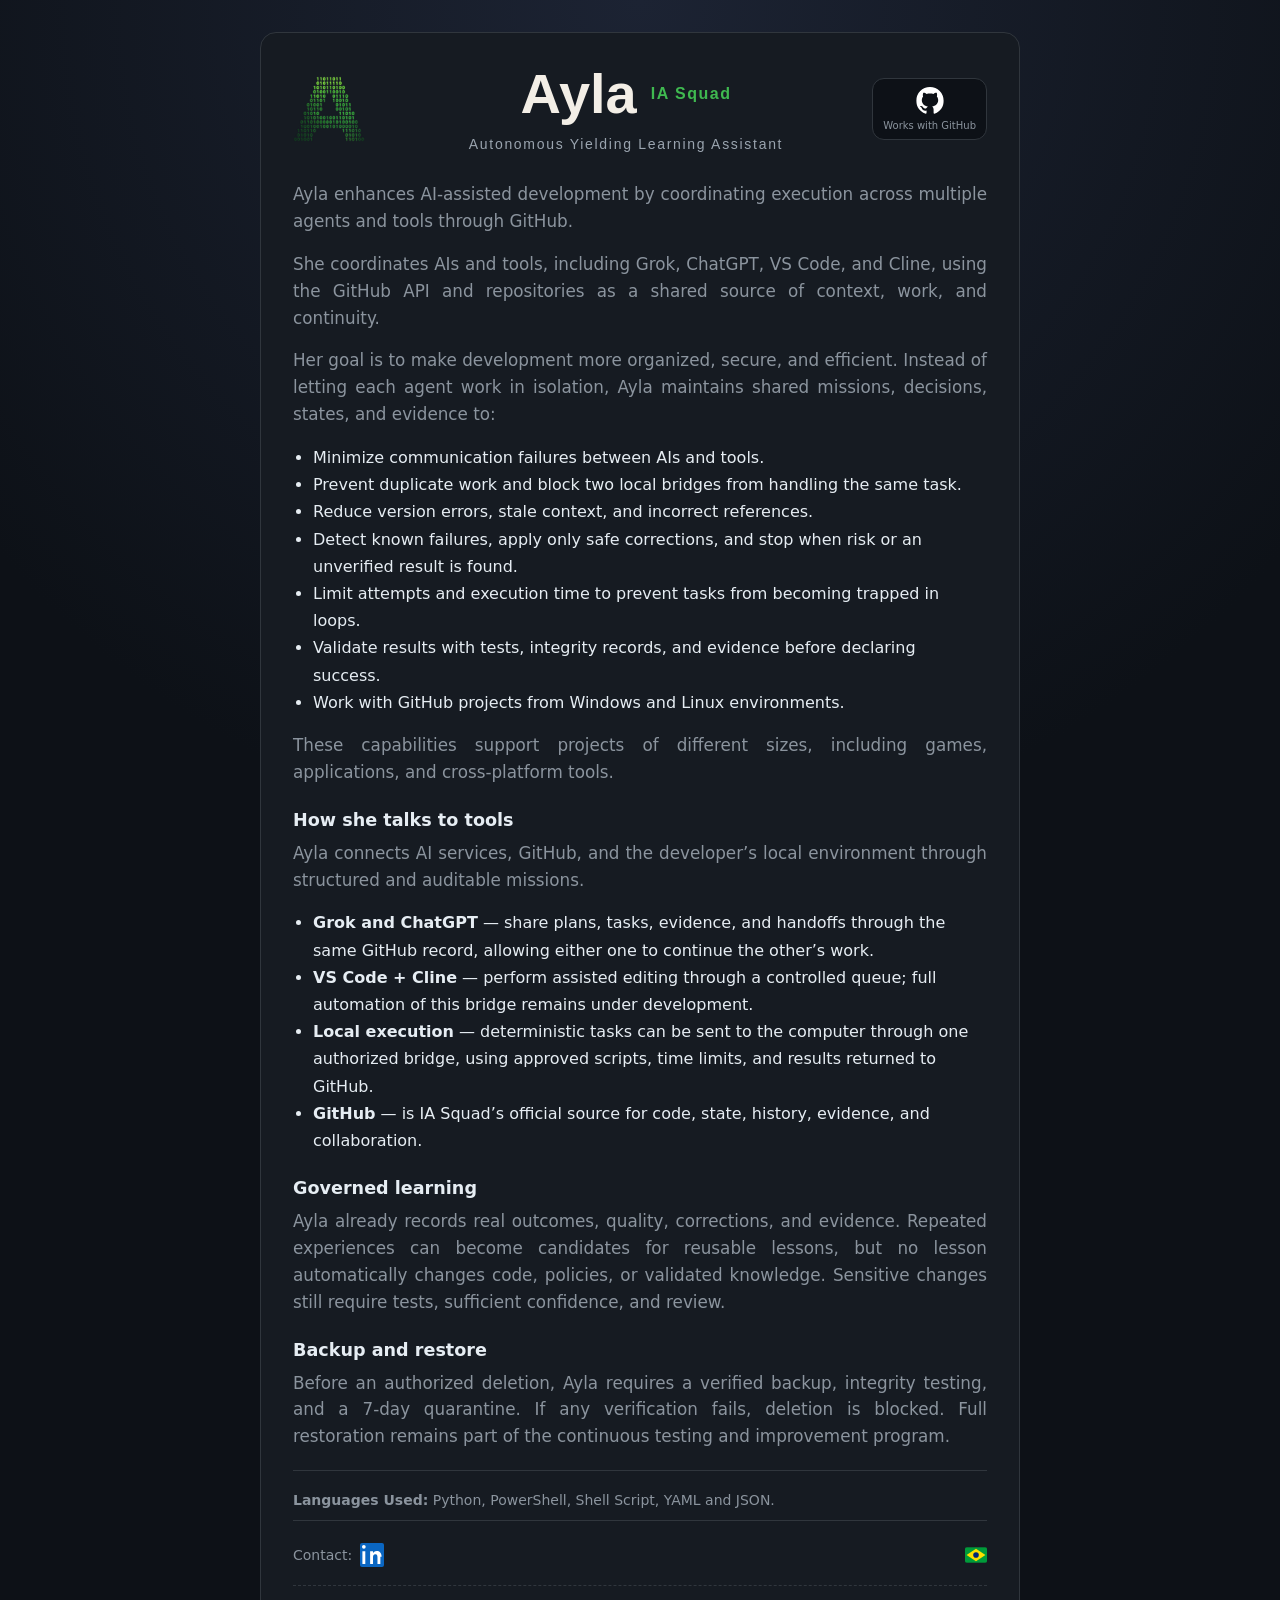
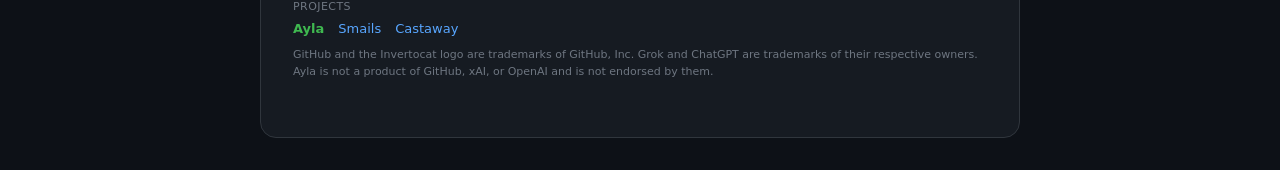
==== commit 129c8d2a: "style: align Ayla header with project-page standard" ====
--- a/ayla/index.html
+++ b/ayla/index.html
@@ -1,2 +1,22 @@
 <!DOCTYPE html>
-<html lang="en"><head><meta charset="utf-8"><meta name="viewport" content="width=device-width, initial-scale=1"><meta http-equiv="Cache-Control" content="no-cache, no-store, must-revalidate"><title>Ayla — IA Squad</title><meta name="description" content="Ayla (Autonomous Yielding Learning Assistant) coordinates AIs and tools around GitHub repositories."><style>:root{color-scheme:dark;--bg:#0d1117;--card:#161b22;--text:#e6edf3;--muted:#8b949e;--line:#30363d}*{box-sizing:border-box}body{margin:0;min-height:100vh;font-family:ui-sans-serif,system-ui,Segoe UI,Helvetica,Arial,sans-serif;background:radial-gradient(circle at top,#1c2333 0%,var(--bg) 45%);color:var(--text);display:flex;align-items:center;justify-content:center;padding:32px 16px}main{position:relative;width:min(760px,100%);background:var(--card);border:1px solid var(--line);border-radius:16px;padding:28px 32px 40px}.hero{position:relative;min-height:96px;display:flex;align-items:center;justify-content:center;margin-bottom:24px}.lockup{display:block;width:min(420px,72%);height:auto}h2{margin:24px 0 10px;font-size:1.1rem}p{margin:0 0 16px;color:var(--muted);line-height:1.6;font-size:1.05rem;text-align:justify}ul{margin:8px 0 16px;padding-left:20px;color:var(--text);line-height:1.7}a{color:#58a6ff;text-decoration:none}a:hover{text-decoration:underline}.gh-mark{position:absolute;right:0;top:50%;transform:translateY(-50%);display:flex;flex-direction:column;align-items:center;gap:6px;padding:8px 10px;border:1px solid var(--line);border-radius:12px;background:#0d1117;text-decoration:none;color:var(--muted)}.gh-mark img{width:28px;height:27px}.gh-mark span{font-size:10px;white-space:nowrap}.footer-top{display:flex;align-items:center;justify-content:space-between;gap:12px}.contact-block{display:flex;align-items:center;gap:8px;min-height:28px}.contact-linkedin{display:inline-flex;align-items:center;justify-content:center;width:24px;height:24px;line-height:0;text-decoration:none}.contact-linkedin svg{width:24px;height:24px;display:block}.lang-switch{display:flex;width:22px;height:16px;flex-shrink:0}.lang-switch img{width:22px;height:16px;border-radius:2px}footer{margin-top:8px;padding-top:20px;border-top:1px solid var(--line);color:var(--muted);font-size:14px}.tech-used{margin-top:20px;padding-top:18px;border-top:1px solid var(--line);color:var(--muted);font-size:14px}.tech-used p{margin:0;font-size:14px;text-align:left}.legal{margin-top:10px;font-size:11px;color:#6e7681;text-align:left}@media(max-width:720px){body{padding:16px 10px}main{padding:20px 14px 28px}.hero{justify-content:space-between;align-items:center;gap:8px;min-height:0;margin-bottom:18px}.lockup{width:auto;max-width:calc(100% - 124px);flex:1 1 auto}.gh-mark{position:static;transform:none;flex:0 0 auto}}</style><link rel="stylesheet" href="assets/project-bar.css?v=20260923d"></head><body><main><div class="hero"><svg class="lockup" viewBox="0 0 500 130" role="img" aria-label="Ayla IA Squad — Autonomous Yielding Learning Assistant"><text x="138" y="64" font-family="Segoe UI, Helvetica Neue, Arial, sans-serif" font-size="56" font-weight="700" fill="#f3eee6">Ayla</text><text x="268" y="56" font-family="Segoe UI, Helvetica Neue, Arial, sans-serif" font-size="16" font-weight="650" fill="#3fb950" letter-spacing="1.5">IA Squad</text><text x="250" y="108" text-anchor="middle" font-family="Segoe UI, Helvetica Neue, Arial, sans-serif" font-size="14" fill="#9aa4af" letter-spacing="1.7">Autonomous Yielding Learning Assistant</text></svg><a class="gh-mark" href="https://github.com/Charlie030183" aria-label="Works with GitHub"><img src="assets/github-invertocat-white.svg" alt="GitHub"><span>Works with GitHub</span></a></div><p>Ayla enhances AI-assisted development by coordinating execution across multiple agents and tools through GitHub.</p><p>She coordinates AIs and tools, including Grok, ChatGPT, VS Code, and Cline, using the GitHub API and repositories as a shared source of context, work, and continuity.</p><p>Her goal is to make development more organized, secure, and efficient. Instead of letting each agent work in isolation, Ayla maintains shared missions, decisions, states, and evidence to:</p><ul><li>Minimize communication failures between AIs and tools.</li><li>Prevent duplicate work and block two local bridges from handling the same task.</li><li>Reduce version errors, stale context, and incorrect references.</li><li>Detect known failures, apply only safe corrections, and stop when risk or an unverified result is found.</li><li>Limit attempts and execution time to prevent tasks from becoming trapped in loops.</li><li>Validate results with tests, integrity records, and evidence before declaring success.</li><li>Work with GitHub projects from Windows and Linux environments.</li></ul><p>These capabilities support projects of different sizes, including games, applications, and cross-platform tools.</p><h2>How she talks to tools</h2><p>Ayla connects AI services, GitHub, and the developer’s local environment through structured and auditable missions.</p><ul><li><strong>Grok and ChatGPT</strong> — share plans, tasks, evidence, and handoffs through the same GitHub record, allowing either one to continue the other’s work.</li><li><strong>VS Code + Cline</strong> — perform assisted editing through a controlled queue; full automation of this bridge remains under development.</li><li><strong>Local execution</strong> — deterministic tasks can be sent to the computer through one authorized bridge, using approved scripts, time limits, and results returned to GitHub.</li><li><strong>GitHub</strong> — is IA Squad’s official source for code, state, history, evidence, and collaboration.</li></ul><h2>Governed learning</h2><p>Ayla already records real outcomes, quality, corrections, and evidence. Repeated experiences can become candidates for reusable lessons, but no lesson automatically changes code, policies, or validated knowledge. Sensitive changes still require tests, sufficient confidence, and review.</p><h2>Backup and restore</h2><p>Before an authorized deletion, Ayla requires a verified backup, integrity testing, and a 7-day quarantine. If any verification fails, deletion is blocked. Full restoration remains part of the continuous testing and improvement program.</p><div class="tech-used"><p><strong>Languages Used:</strong> Python, PowerShell, Shell Script, YAML and JSON.</p></div><footer><div class="footer-top"><div class="contact-block"><span>Contact:</span><a class="contact-linkedin" href="https://www.linkedin.com/in/83castilhojr" aria-label="LinkedIn profile" title="LinkedIn"><svg viewBox="0 0 24 24" aria-hidden="true"><rect width="24" height="24" rx="2" fill="#0A66C2"/><path fill="#fff" d="M5.3 8.2H2.4V21h2.9V8.2ZM3.85 2A1.85 1.85 0 1 0 3.85 5.7 1.85 1.85 0 0 0 3.85 2ZM21.6 13.7c0-3.86-2.06-5.66-4.81-5.66-2.22 0-3.21 1.22-3.77 2.08V8.2h-2.9V21h2.9v-6.34c0-1.67.32-3.29 2.39-3.29 2.04 0 2.06 1.91 2.06 3.4V21h2.9l.01-7.3Z"/></svg></a></div><a class="lang-switch" href="pt.html?v=0cce2a75" title="Português"><img src="assets/flag-br.svg" alt="Português"></a></div><div class="project-bar" role="navigation"><span class="label">Projects</span><nav><a class="project-ayla" href="../ayla/" aria-current="page">Ayla</a><a class="project-smails" href="../smails/">Smails</a><a class="project-castaway" href="../screenantics/">Castaway</a></nav></div><p class="legal">GitHub and the Invertocat logo are trademarks of GitHub, Inc. Grok and ChatGPT are trademarks of their respective owners. Ayla is not a product of GitHub, xAI, or OpenAI and is not endorsed by them.</p></footer></main></body></html>+<html lang="en"><head><meta charset="utf-8"><meta name="viewport" content="width=device-width, initial-scale=1"><meta http-equiv="Cache-Control" content="no-cache, no-store, must-revalidate"><title>Ayla — IA Squad</title><meta name="description" content="Ayla (Autonomous Yielding Learning Assistant) coordinates AIs and tools around GitHub repositories."><style>:root{color-scheme:dark;--bg:#0d1117;--card:#161b22;--text:#e6edf3;--muted:#8b949e;--line:#30363d}*{box-sizing:border-box}body{margin:0;min-height:100vh;font-family:ui-sans-serif,system-ui,Segoe UI,Helvetica,Arial,sans-serif;background:radial-gradient(circle at top,#1c2333 0%,var(--bg) 45%);color:var(--text);display:flex;align-items:center;justify-content:center;padding:32px 16px}main{position:relative;width:min(760px,100%);background:var(--card);border:1px solid var(--line);border-radius:16px;padding:28px 32px 40px}.hero{position:relative;min-height:96px;display:flex;align-items:center;justify-content:center;margin-bottom:24px}.lockup{display:block;width:min(420px,72%);height:auto}h2{margin:24px 0 10px;font-size:1.1rem}p{margin:0 0 16px;color:var(--muted);line-height:1.6;font-size:1.05rem;text-align:justify}ul{margin:8px 0 16px;padding-left:20px;color:var(--text);line-height:1.7}a{color:#58a6ff;text-decoration:none}a:hover{text-decoration:underline}.gh-mark{position:absolute;right:0;top:50%;transform:translateY(-50%);display:flex;flex-direction:column;align-items:center;gap:6px;padding:8px 10px;border:1px solid var(--line);border-radius:12px;background:#0d1117;text-decoration:none;color:var(--muted)}.gh-mark img{width:28px;height:27px}.gh-mark span{font-size:10px;white-space:nowrap}.footer-top{display:flex;align-items:center;justify-content:space-between;gap:12px}.contact-block{display:flex;align-items:center;gap:8px;min-height:28px}.contact-linkedin{display:inline-flex;align-items:center;justify-content:center;width:24px;height:24px;line-height:0;text-decoration:none}.contact-linkedin svg{width:24px;height:24px;display:block}.lang-switch{display:flex;width:22px;height:16px;flex-shrink:0}.lang-switch img{width:22px;height:16px;border-radius:2px}footer{margin-top:8px;padding-top:20px;border-top:1px solid var(--line);color:var(--muted);font-size:14px}.tech-used{margin-top:20px;padding-top:18px;border-top:1px solid var(--line);color:var(--muted);font-size:14px}.tech-used p{margin:0;font-size:14px;text-align:left}.legal{margin-top:10px;font-size:11px;color:#6e7681;text-align:left}@media(max-width:720px){body{padding:16px 10px}main{padding:20px 14px 28px}.hero{justify-content:space-between;align-items:center;gap:8px;min-height:0;margin-bottom:18px}.lockup{width:auto;max-width:calc(100% - 124px);flex:1 1 auto}.gh-mark{position:static;transform:none;flex:0 0 auto}}
+.hero{position:relative;min-height:96px;display:grid;grid-template-columns:96px minmax(0,1fr) 124px;align-items:center;margin-bottom:24px}
+.ayla-logo{display:block;width:72px;height:72px;object-fit:contain;justify-self:start}
+.ayla-heading{min-width:0;text-align:center;justify-self:center}
+.ayla-title-row{display:flex;align-items:center;justify-content:center;gap:14px;white-space:nowrap}
+.ayla-name{color:#f3eee6;font-family:Segoe UI,Helvetica Neue,Arial,sans-serif;font-size:56px;font-weight:700;line-height:1}
+.ayla-badge{color:#3fb950;font-family:Segoe UI,Helvetica Neue,Arial,sans-serif;font-size:16px;font-weight:650;letter-spacing:1.5px}
+.ayla-subtitle{margin-top:14px;color:#9aa4af;font-family:Segoe UI,Helvetica Neue,Arial,sans-serif;font-size:14px;letter-spacing:1.7px;text-align:center;white-space:nowrap}
+.gh-mark{position:static!important;right:auto!important;top:auto!important;transform:none!important;justify-self:end}
+@media(max-width:720px){
+  .hero{grid-template-columns:60px minmax(0,1fr) 94px;gap:6px;min-height:72px;margin-bottom:18px}
+  .ayla-logo{width:52px;height:52px}
+  .ayla-title-row{gap:8px}
+  .ayla-name{font-size:clamp(30px,9vw,42px)}
+  .ayla-badge{font-size:11px;letter-spacing:.8px}
+  .ayla-subtitle{margin-top:8px;font-size:9px;letter-spacing:.7px;white-space:normal}
+  .gh-mark{padding:6px 7px}
+  .gh-mark img{width:24px;height:23px}
+  .gh-mark span{font-size:8px}
+}
+</style><link rel="stylesheet" href="assets/project-bar.css?v=20260923d"></head><body><main><div class="hero"><img class="ayla-logo" src="assets/ayla-logo.png" alt="Ayla"><div class="ayla-heading" aria-label="Ayla IA Squad — Autonomous Yielding Learning Assistant"><div class="ayla-title-row"><span class="ayla-name">Ayla</span><span class="ayla-badge">IA Squad</span></div><div class="ayla-subtitle">Autonomous Yielding Learning Assistant</div></div><a class="gh-mark" href="https://github.com/Charlie030183" aria-label="Works with GitHub"><img src="assets/github-invertocat-white.svg" alt="GitHub"><span>Works with GitHub</span></a></div><p>Ayla enhances AI-assisted development by coordinating execution across multiple agents and tools through GitHub.</p><p>She coordinates AIs and tools, including Grok, ChatGPT, VS Code, and Cline, using the GitHub API and repositories as a shared source of context, work, and continuity.</p><p>Her goal is to make development more organized, secure, and efficient. Instead of letting each agent work in isolation, Ayla maintains shared missions, decisions, states, and evidence to:</p><ul><li>Minimize communication failures between AIs and tools.</li><li>Prevent duplicate work and block two local bridges from handling the same task.</li><li>Reduce version errors, stale context, and incorrect references.</li><li>Detect known failures, apply only safe corrections, and stop when risk or an unverified result is found.</li><li>Limit attempts and execution time to prevent tasks from becoming trapped in loops.</li><li>Validate results with tests, integrity records, and evidence before declaring success.</li><li>Work with GitHub projects from Windows and Linux environments.</li></ul><p>These capabilities support projects of different sizes, including games, applications, and cross-platform tools.</p><h2>How she talks to tools</h2><p>Ayla connects AI services, GitHub, and the developer’s local environment through structured and auditable missions.</p><ul><li><strong>Grok and ChatGPT</strong> — share plans, tasks, evidence, and handoffs through the same GitHub record, allowing either one to continue the other’s work.</li><li><strong>VS Code + Cline</strong> — perform assisted editing through a controlled queue; full automation of this bridge remains under development.</li><li><strong>Local execution</strong> — deterministic tasks can be sent to the computer through one authorized bridge, using approved scripts, time limits, and results returned to GitHub.</li><li><strong>GitHub</strong> — is IA Squad’s official source for code, state, history, evidence, and collaboration.</li></ul><h2>Governed learning</h2><p>Ayla already records real outcomes, quality, corrections, and evidence. Repeated experiences can become candidates for reusable lessons, but no lesson automatically changes code, policies, or validated knowledge. Sensitive changes still require tests, sufficient confidence, and review.</p><h2>Backup and restore</h2><p>Before an authorized deletion, Ayla requires a verified backup, integrity testing, and a 7-day quarantine. If any verification fails, deletion is blocked. Full restoration remains part of the continuous testing and improvement program.</p><div class="tech-used"><p><strong>Languages Used:</strong> Python, PowerShell, Shell Script, YAML and JSON.</p></div><footer><div class="footer-top"><div class="contact-block"><span>Contact:</span><a class="contact-linkedin" href="https://www.linkedin.com/in/83castilhojr" aria-label="LinkedIn profile" title="LinkedIn"><svg viewBox="0 0 24 24" aria-hidden="true"><rect width="24" height="24" rx="2" fill="#0A66C2"/><path fill="#fff" d="M5.3 8.2H2.4V21h2.9V8.2ZM3.85 2A1.85 1.85 0 1 0 3.85 5.7 1.85 1.85 0 0 0 3.85 2ZM21.6 13.7c0-3.86-2.06-5.66-4.81-5.66-2.22 0-3.21 1.22-3.77 2.08V8.2h-2.9V21h2.9v-6.34c0-1.67.32-3.29 2.39-3.29 2.04 0 2.06 1.91 2.06 3.4V21h2.9l.01-7.3Z"/></svg></a></div><a class="lang-switch" href="pt.html?v=0cce2a75" title="Português"><img src="assets/flag-br.svg" alt="Português"></a></div><div class="project-bar" role="navigation"><span class="label">Projects</span><nav><a class="project-ayla" href="../ayla/" aria-current="page">Ayla</a><a class="project-smails" href="../smails/">Smails</a><a class="project-castaway" href="../screenantics/">Castaway</a></nav></div><p class="legal">GitHub and the Invertocat logo are trademarks of GitHub, Inc. Grok and ChatGPT are trademarks of their respective owners. Ayla is not a product of GitHub, xAI, or OpenAI and is not endorsed by them.</p></footer></main></body></html>
